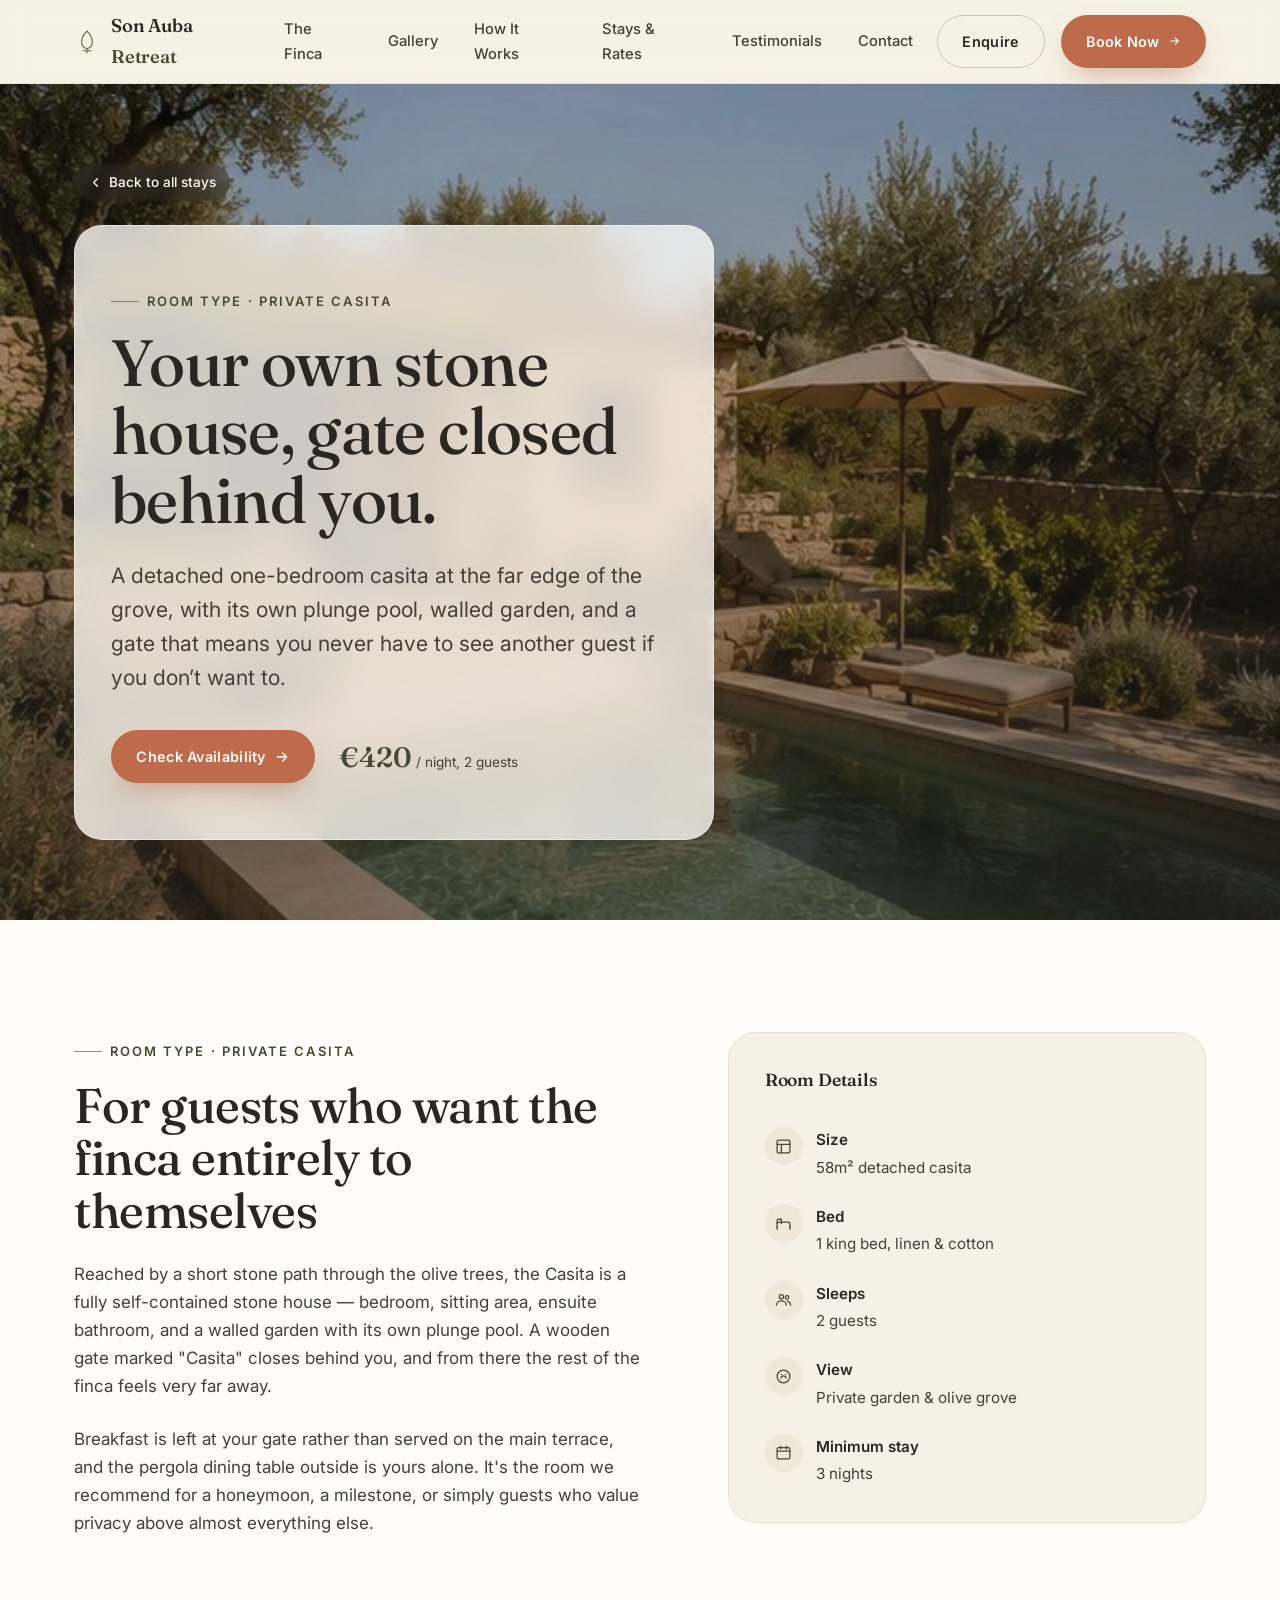
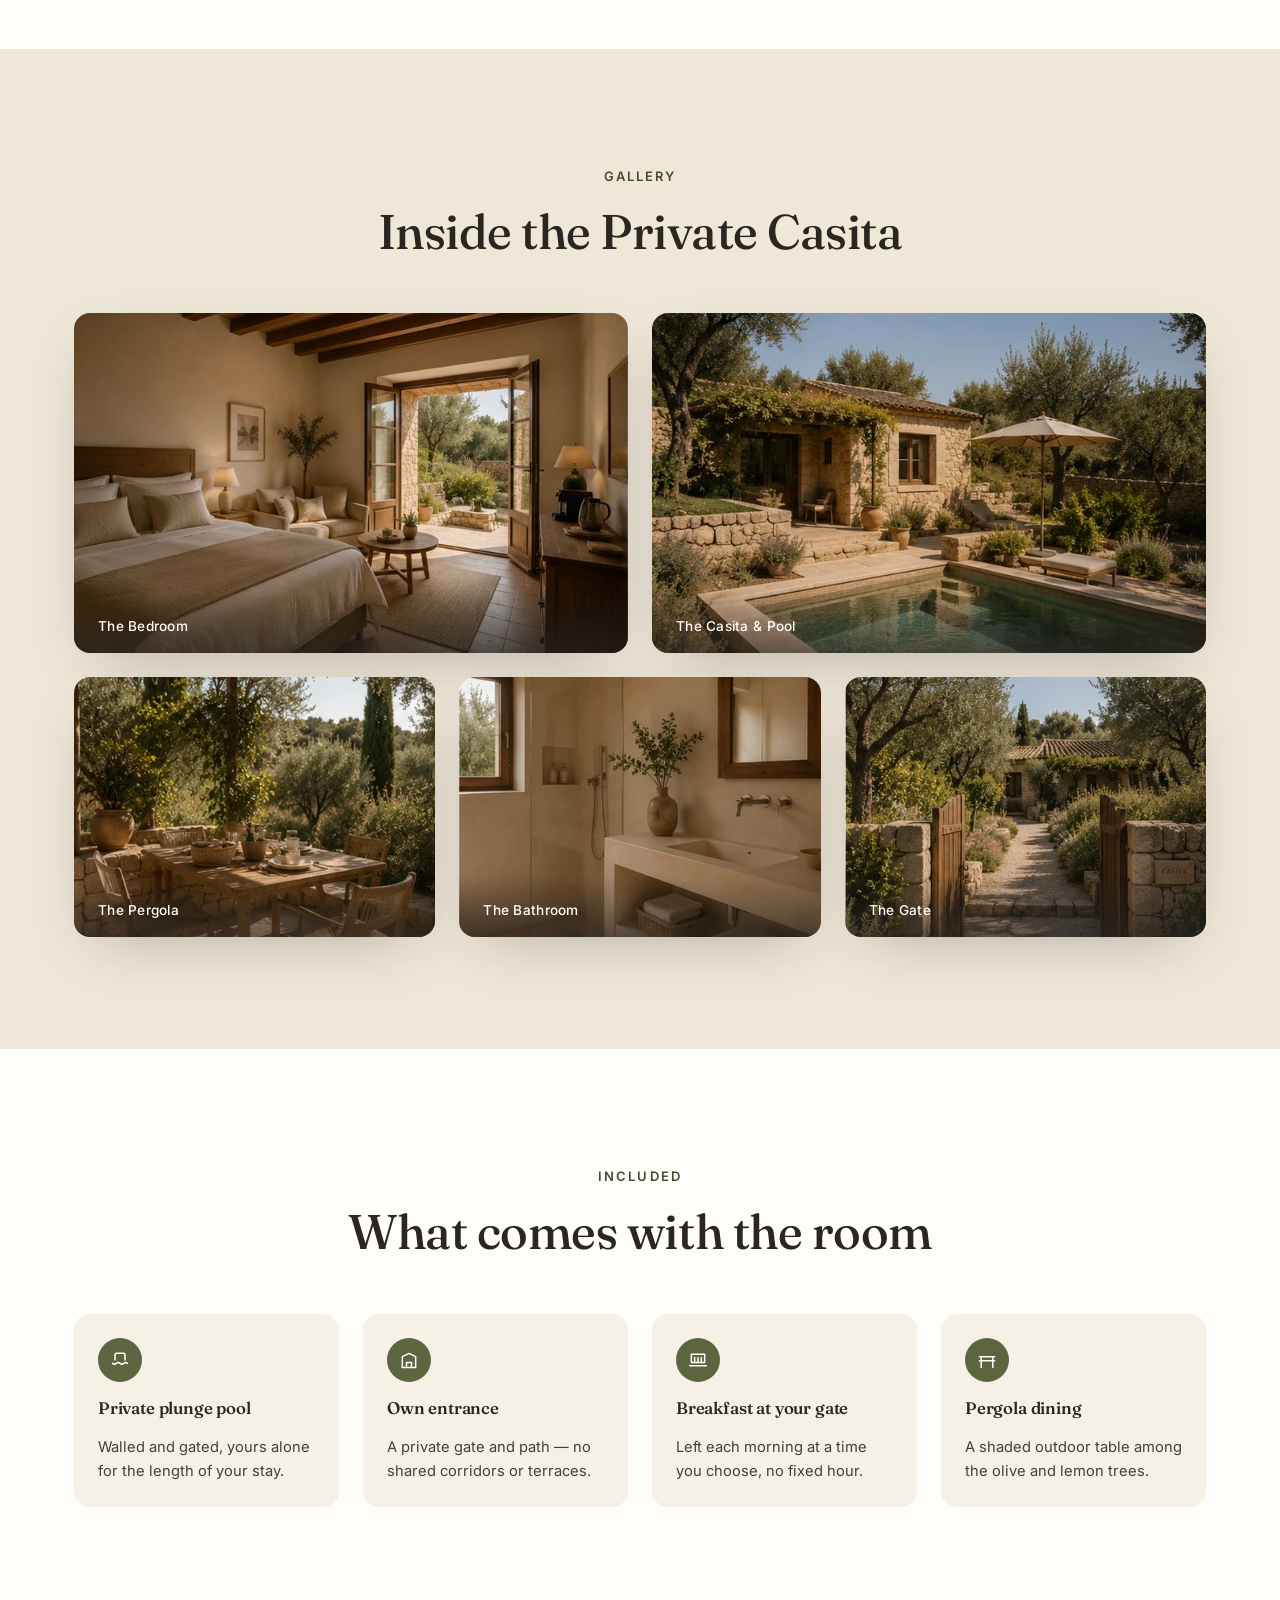
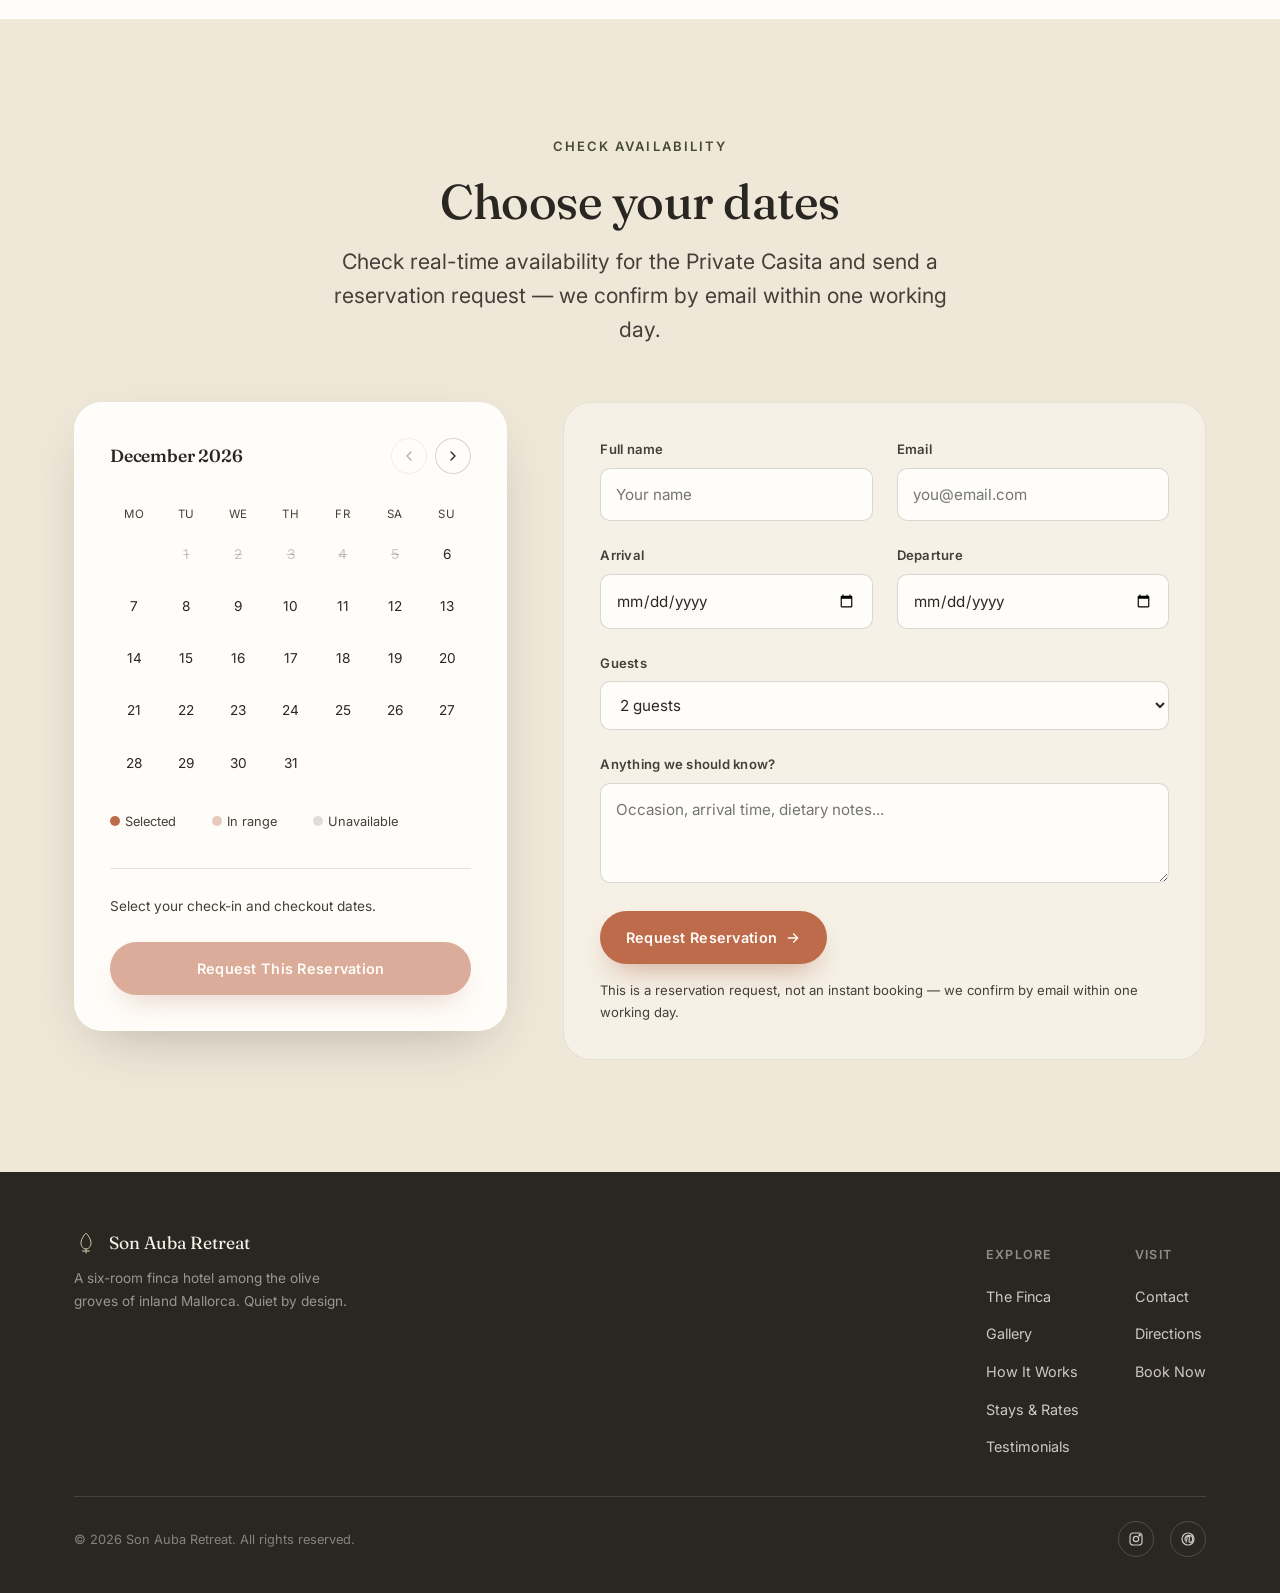
==== room-casita.html @ 684372e0 "Add dedicated room detail pages with photo galleries and booking calendar Replace the "Check Availab" ====
<!DOCTYPE html>
<html lang="en">
<head>
<meta charset="UTF-8">
<meta name="viewport" content="width=device-width, initial-scale=1.0">
<title>Private Casita — Son Auba Retreat</title>
<meta name="description" content="The Private Casita at Son Auba Retreat — a detached one-bedroom stone house with its own pool and gate, from €420 a night.">
<link rel="preconnect" href="https://fonts.googleapis.com">
<link rel="preconnect" href="https://fonts.gstatic.com" crossorigin>
<link href="https://fonts.googleapis.com/css2?family=Fraunces:ital,opsz,wght@0,9..144,340;0,9..144,480;0,9..144,560;1,9..144,460&family=Inter:wght@400;500;600&display=swap" rel="stylesheet">
<style>

  /* ========== Foundations ========== */
  :root{
    --limestone:#EFE7D8;
    --sand:#F6F1E6;
    --olive:#5C6440;
    --olive-deep:#454A31;
    --terracotta:#BE6B4B;
    --terracotta-deep:#A2573B;
    --charcoal:#2A2723;
    --charcoal-soft:#443F38;
    --white:#FFFDF9;

    --space-1: 0.5rem;
    --space-2: 1rem;
    --space-3: 1.5rem;
    --space-4: 2.25rem;
    --space-5: 3.5rem;
    --space-6: 5rem;
    --space-7: 7rem;
    --space-8: 9rem;

    --fs-h1: clamp(2.5rem, 2rem + 2.6vw, 4.25rem);
    --fs-h2: clamp(2rem, 1.6rem + 1.8vw, 3.25rem);
    --fs-h3: clamp(1.3rem, 1.15rem + 0.7vw, 1.75rem);
    --fs-lead: clamp(1.125rem, 1.05rem + 0.35vw, 1.375rem);
    --fs-body: 1.0625rem;
    --fs-small: 0.9rem;
    --fs-eyebrow: 0.8125rem;

    --radius-lg: 28px;
    --radius-md: 16px;
    --radius-sm: 10px;

    --ease: cubic-bezier(.22,.61,.36,1);
    --shadow-soft: 0 20px 60px -25px rgba(42,39,35,.35);
    --shadow-lift: 0 30px 70px -30px rgba(42,39,35,.45);

    --nav-h: 84px;
  }

  *,*::before,*::after{ box-sizing:border-box; }
  html{
    scroll-behavior:smooth;
    scroll-padding-top: calc(var(--nav-h) + 14px);
  }
  body{
    margin:0;
    background:var(--sand);
    color:var(--charcoal);
    font-family:'Inter', -apple-system, BlinkMacSystemFont, sans-serif;
    font-size:var(--fs-body);
    line-height:1.65;
    -webkit-font-smoothing:antialiased;
    text-rendering:optimizeLegibility;
  }
  img,svg{ display:block; max-width:100%; }
  a{ color:inherit; text-decoration:none; }
  ul{ margin:0; padding:0; list-style:none; }
  h1,h2,h3,p{ margin:0; }
  button{ font:inherit; }

  h1,h2,h3,.font-display{
    font-family:'Fraunces', Georgia, serif;
    font-weight:480;
    letter-spacing:-0.01em;
    color:var(--charcoal);
  }
  h1{ font-size:var(--fs-h1); line-height:1.05; font-weight:480; }
  h2{ font-size:var(--fs-h2); line-height:1.08; }
  h3{ font-size:var(--fs-h3); line-height:1.25; font-weight:560; }

  .eyebrow{
    display:inline-flex;
    align-items:center;
    gap:.6em;
    font-size:var(--fs-eyebrow);
    letter-spacing:.16em;
    text-transform:uppercase;
    color:var(--olive-deep);
    font-weight:600;
  }
  .eyebrow::before{
    content:"";
    width:28px;
    height:1px;
    background:currentColor;
    opacity:.6;
  }
  .lead{
    font-size:var(--fs-lead);
    line-height:1.6;
    color:var(--charcoal-soft);
    font-weight:400;
  }

  .wrap{
    width:100%;
    max-width:1180px;
    margin-inline:auto;
    padding-inline: var(--space-3);
  }
  section{ padding-block: var(--space-7); }

  .btn{
    display:inline-flex;
    align-items:center;
    gap:.55em;
    padding: 0.95em 1.7em;
    border-radius: 999px;
    font-size: var(--fs-small);
    font-weight:600;
    letter-spacing:.02em;
    border:1px solid transparent;
    cursor:pointer;
    transition: transform .35s var(--ease), box-shadow .35s var(--ease), background-color .35s var(--ease), color .35s var(--ease), border-color .35s var(--ease);
    white-space:nowrap;
  }
  .btn-primary{
    background: var(--terracotta);
    color: var(--white);
    box-shadow: 0 14px 30px -12px rgba(162,87,59,.55);
  }
  .btn-primary:hover{
    background: var(--terracotta-deep);
    transform: translateY(-2px);
    box-shadow: 0 18px 36px -12px rgba(162,87,59,.6);
  }
  .btn-ghost{
    background: transparent;
    color: var(--charcoal);
    border-color: rgba(42,39,35,.22);
  }
  .btn-ghost:hover{
    border-color: var(--charcoal);
    transform: translateY(-2px);
  }
  .btn:disabled{ opacity:.55; cursor:not-allowed; transform:none !important; }
  .btn svg{ width:16px; height:16px; }

  /* ========== Reveal-on-scroll (progressive enhancement) ========== */
  .js .reveal{
    opacity:0;
    transform: translateY(26px);
    transition: opacity .8s var(--ease), transform .8s var(--ease);
  }
  .js .reveal.in-view{
    opacity:1;
    transform:none;
  }
  .js .reveal-group .reveal:nth-child(1){ transition-delay:.05s; }
  .js .reveal-group .reveal:nth-child(2){ transition-delay:.15s; }
  .js .reveal-group .reveal:nth-child(3){ transition-delay:.25s; }

  @media (prefers-reduced-motion: reduce){
    html{ scroll-behavior:auto; }
    .js .reveal{ opacity:1; transform:none; transition:none; }
  }

  /* ========== Nav ========== */
  .nav{
    position:sticky;
    top:0;
    z-index:100;
    height:var(--nav-h);
    display:flex;
    align-items:center;
    background: rgba(246,241,230,.72);
    backdrop-filter: blur(14px) saturate(140%);
    -webkit-backdrop-filter: blur(14px) saturate(140%);
    border-bottom:1px solid rgba(42,39,35,.08);
  }
  .nav-inner{
    width:100%;
    max-width:1180px;
    margin-inline:auto;
    padding-inline:var(--space-3);
    display:flex;
    align-items:center;
    justify-content:space-between;
    gap: var(--space-3);
  }
  .brand{
    display:flex;
    align-items:center;
    gap:.6em;
    font-family:'Fraunces', serif;
    font-weight:560;
    font-size:1.15rem;
    letter-spacing:-.01em;
    color:var(--charcoal);
  }
  .brand svg{ width:26px; height:26px; color:var(--olive); flex-shrink:0; }
  .brand span em{
    font-style:normal;
    color:var(--olive-deep);
  }
  .nav-links{
    display:flex;
    align-items:center;
    gap: var(--space-4);
  }
  .nav-links a{
    font-size:.92rem;
    font-weight:500;
    color:var(--charcoal-soft);
    position:relative;
    padding-block:.25rem;
    transition: color .3s var(--ease);
  }
  .nav-links a::after{
    content:"";
    position:absolute;
    left:0; right:0; bottom:-2px;
    height:1px;
    background: var(--olive-deep);
    transform:scaleX(0);
    transform-origin:right;
    transition: transform .35s var(--ease);
  }
  .nav-links a:hover{ color:var(--charcoal); }
  .nav-links a:hover::after{ transform:scaleX(1); transform-origin:left; }
  .nav-cta{ display:flex; align-items:center; gap:var(--space-2); }
  .nav-toggle{
    display:none;
    background:none;
    border:none;
    padding:.4rem;
    cursor:pointer;
    color:var(--charcoal);
  }
  .nav-toggle svg{ width:24px; height:24px; }

  @media (max-width: 860px){
    .nav-links{
      position:absolute;
      top:var(--nav-h);
      left:0; right:0;
      background: var(--sand);
      flex-direction:column;
      align-items:flex-start;
      gap:0;
      padding: var(--space-2) var(--space-3) var(--space-3);
      border-bottom:1px solid rgba(42,39,35,.08);
      box-shadow: var(--shadow-soft);
      transform: translateY(-8px);
      opacity:0;
      pointer-events:none;
      transition: opacity .3s var(--ease), transform .3s var(--ease);
    }
    .nav-links a{ padding:.85rem 0; width:100%; border-bottom:1px solid rgba(42,39,35,.06); }
    .nav-links.open{ opacity:1; transform:translateY(0); pointer-events:auto; }
    .nav-toggle{ display:inline-flex; }
    .nav-cta .btn-ghost{ display:none; }
  }

  /* ========== Section headers ========== */
  .section-head{
    max-width:640px;
    margin-bottom: var(--space-5);
  }
  .section-head h2{ margin-top:var(--space-2); }
  .section-head .lead{ margin-top:var(--space-2); }
  .section-head.center{ margin-inline:auto; text-align:center; }
  .section-head.center .eyebrow::before{ display:none; }

  /* ========== Amenities (feature strip) ========== */
  .feature-strip{
    display:grid;
    grid-template-columns: repeat(4, 1fr);
    gap: var(--space-3);
  }
  .feature{
    display:flex;
    flex-direction:column;
    gap: var(--space-2);
    padding: var(--space-3);
    border-radius: var(--radius-md);
    background: var(--sand);
    transition: transform .4s var(--ease), box-shadow .4s var(--ease);
  }
  .feature:hover{ transform: translateY(-4px); box-shadow: var(--shadow-soft); }
  .feature .icon{
    width:44px; height:44px;
    border-radius:50%;
    display:flex; align-items:center; justify-content:center;
    background: var(--olive);
    color: var(--white);
    flex-shrink:0;
  }
  .feature .icon svg{ width:20px; height:20px; }
  .feature h3{ font-size:1.05rem; }
  .feature p{ font-size:.92rem; color:var(--charcoal-soft); }

  /* ========== Gallery grid (reused for room photos) ========== */
  .gallery-grid{
    display:grid;
    grid-template-columns: repeat(6, 1fr);
    grid-template-rows: 340px 260px;
    gap: var(--space-3);
  }
  .gallery-item{
    position:relative;
    overflow:hidden;
    border-radius: var(--radius-md);
    box-shadow: var(--shadow-soft);
  }
  .gallery-item img{
    width:100%;
    height:100%;
    object-fit:cover;
    display:block;
    transition: transform .7s var(--ease);
  }
  .gallery-item:hover img{ transform: scale(1.05); }
  .gallery-caption{
    position:absolute;
    left:0; right:0; bottom:0;
    padding: var(--space-3) var(--space-3) var(--space-2);
    background: linear-gradient(180deg, rgba(42,39,35,0) 0%, rgba(42,39,35,.65) 100%);
    color: var(--white);
    font-size: .85rem;
    font-weight:500;
    letter-spacing:.02em;
  }
  .r-top-a{ grid-column: 1 / 4; grid-row:1; }
  .r-top-b{ grid-column: 4 / 7; grid-row:1; }
  .r-bot-a{ grid-column: 1 / 3; grid-row:2; }
  .r-bot-b{ grid-column: 3 / 5; grid-row:2; }
  .r-bot-c{ grid-column: 5 / 7; grid-row:2; }

  /* ========== Contact-style form / detail list ========== */
  .detail-list{ margin-top: var(--space-4); display:flex; flex-direction:column; gap: var(--space-3); }
  .detail-list li{ display:flex; align-items:flex-start; gap:.85em; font-size:.95rem; }
  .detail-list .icon{
    width:38px; height:38px;
    border-radius:50%;
    background: var(--limestone);
    color: var(--olive-deep);
    display:flex; align-items:center; justify-content:center;
    flex-shrink:0;
  }
  .detail-list .icon svg{ width:17px; height:17px; }
  .detail-list b{ display:block; font-weight:600; margin-bottom:.15rem; }
  .detail-list span{ color:var(--charcoal-soft); }

  .contact-form{
    background: var(--sand);
    border-radius: var(--radius-lg);
    padding: var(--space-4);
    border:1px solid rgba(42,39,35,.08);
  }
  .form-row{ display:grid; grid-template-columns:1fr 1fr; gap: var(--space-3); }
  .field{ margin-bottom: var(--space-3); display:flex; flex-direction:column; gap:.45rem; }
  .field label{ font-size:.82rem; font-weight:600; color:var(--charcoal-soft); letter-spacing:.02em; }
  .field input,
  .field select,
  .field textarea{
    font: inherit;
    font-size:.95rem;
    padding:.85em 1em;
    border-radius: var(--radius-sm);
    border:1px solid rgba(42,39,35,.18);
    background: var(--white);
    color: var(--charcoal);
    transition: border-color .3s var(--ease), box-shadow .3s var(--ease);
  }
  .field input:focus,
  .field select:focus,
  .field textarea:focus{
    outline:none;
    border-color: var(--olive);
    box-shadow: 0 0 0 3px rgba(92,100,64,.18);
  }
  .field textarea{ resize:vertical; min-height:100px; font-family:inherit; }
  .contact-form .btn{ margin-top:.25rem; }
  .form-note{ font-size:.82rem; color:var(--charcoal-soft); margin-top:var(--space-2); }

  /* ========== Footer ========== */
  footer{
    background: var(--charcoal);
    color: rgba(246,241,230,.75);
    padding-block: var(--space-5) var(--space-4);
  }
  .footer-inner{
    display:flex;
    justify-content:space-between;
    align-items:flex-start;
    flex-wrap:wrap;
    gap: var(--space-4);
    padding-bottom: var(--space-4);
    border-bottom:1px solid rgba(246,241,230,.14);
  }
  .footer-brand{
    display:flex; align-items:center; gap:.6em;
    font-family:'Fraunces', serif;
    font-size:1.1rem;
    color: var(--sand);
  }
  .footer-brand svg{ width:24px; height:24px; color:#C9CFAE; }
  .footer-tag{ font-size:.85rem; margin-top:.6rem; max-width:32ch; color:rgba(246,241,230,.55); }
  .footer-links{ display:flex; gap: var(--space-5); flex-wrap:wrap; }
  .footer-col h4{
    font-size:.78rem;
    letter-spacing:.1em;
    text-transform:uppercase;
    color: rgba(246,241,230,.5);
    margin-bottom: var(--space-2);
    font-weight:600;
  }
  .footer-col ul{ display:flex; flex-direction:column; gap:.6rem; }
  .footer-col a{ font-size:.9rem; color: rgba(246,241,230,.8); transition:color .3s var(--ease); }
  .footer-col a:hover{ color: var(--white); }
  .footer-bottom{
    display:flex; justify-content:space-between; align-items:center;
    flex-wrap:wrap; gap: var(--space-2);
    padding-top: var(--space-3);
    font-size:.8rem;
    color: rgba(246,241,230,.45);
  }
  .footer-social{ display:flex; gap: var(--space-2); }
  .footer-social a{
    width:36px; height:36px;
    border-radius:50%;
    border:1px solid rgba(246,241,230,.18);
    display:flex; align-items:center; justify-content:center;
    transition: border-color .3s var(--ease), transform .3s var(--ease);
  }
  .footer-social a:hover{ border-color: rgba(246,241,230,.6); transform: translateY(-2px); }
  .footer-social svg{ width:16px; height:16px; color: rgba(246,241,230,.8); }


  /* ========== Room hero ========== */
  .room-hero{
    position:relative;
    isolation:isolate;
    overflow:hidden;
    min-height: 82vh;
    display:flex;
    align-items:flex-end;
    padding-block: var(--space-6) var(--space-6);
    background:
      linear-gradient(180deg, rgba(42,39,35,.14) 0%, rgba(42,39,35,.5) 100%),
      url('[data-uri]') center 55% / cover no-repeat;
  }
  .breadcrumb{
    position:relative;
    z-index:3;
    display:inline-flex;
    align-items:center;
    gap:.5em;
    font-size:.85rem;
    font-weight:500;
    color: var(--white);
    background: rgba(42,39,35,.35);
    backdrop-filter: blur(8px);
    -webkit-backdrop-filter: blur(8px);
    padding:.55em 1em;
    border-radius:999px;
    margin-bottom: var(--space-3);
    transition: background-color .3s var(--ease), transform .3s var(--ease);
  }
  .breadcrumb:hover{ background: rgba(42,39,35,.55); transform: translateX(-2px); }
  .breadcrumb svg{ width:15px; height:15px; }
  .room-hero-card{
    position:relative;
    z-index:2;
    max-width:640px;
    background: rgba(255,253,249,.78);
    border:1px solid rgba(255,255,255,.5);
    backdrop-filter: blur(18px) saturate(160%);
    -webkit-backdrop-filter: blur(18px) saturate(160%);
    border-radius: var(--radius-lg);
    padding: var(--space-5) var(--space-4);
    box-shadow: var(--shadow-lift);
  }
  .room-hero-card h1{ margin-block: var(--space-2) var(--space-3); }
  .room-hero-row{
    display:flex;
    align-items:center;
    flex-wrap:wrap;
    gap: var(--space-3);
    margin-top: var(--space-4);
  }
  .room-price-tag{
    font-family:'Fraunces', serif;
    color: var(--olive-deep);
  }
  .room-price-tag .num{ font-size:1.75rem; font-weight:560; }
  .room-price-tag .unit{ font-size:.85rem; color:var(--charcoal-soft); font-family:'Inter', sans-serif; }

  /* ========== Overview ========== */
  .room-overview{ background: var(--white); }
  .overview-grid{
    display:grid;
    grid-template-columns: 1.2fr 1fr;
    gap: var(--space-6);
    align-items:start;
  }
  .overview-copy p + p{ margin-top: var(--space-3); }
  .overview-copy p{ color: var(--charcoal-soft); }
  .spec-card{
    background: var(--sand);
    border-radius: var(--radius-lg);
    padding: var(--space-4);
    border: 1px solid rgba(42,39,35,.08);
  }
  .spec-card h3{ font-size:1.1rem; }

  /* ========== Gallery section ========== */
  .room-gallery{ background: var(--limestone); }

  /* ========== Amenities ========== */
  .room-amenities{ background: var(--white); }

  /* ========== Booking ========== */
  .booking{ background: var(--limestone); }
  .booking-grid{
    display:grid;
    grid-template-columns: 1fr 1fr;
    gap: var(--space-5);
    align-items:start;
  }
  .calendar-card{
    background: var(--white);
    border-radius: var(--radius-lg);
    padding: var(--space-4);
    box-shadow: var(--shadow-soft);
  }
  .cal-header{
    display:flex;
    align-items:center;
    justify-content:space-between;
    margin-bottom: var(--space-3);
  }
  .cal-header h3{ font-size:1.1rem; }
  .cal-nav{
    display:flex;
    gap:.5rem;
  }
  .cal-nav button{
    width:36px; height:36px;
    border-radius:50%;
    border:1px solid rgba(42,39,35,.18);
    background: var(--white);
    display:flex; align-items:center; justify-content:center;
    cursor:pointer;
    color: var(--charcoal);
    transition: background-color .3s var(--ease), transform .3s var(--ease);
  }
  .cal-nav button:hover:not(:disabled){ background: var(--limestone); transform: translateY(-1px); }
  .cal-nav button:disabled{ opacity:.35; cursor:not-allowed; }
  .cal-nav svg{ width:16px; height:16px; }
  .cal-weekdays, .cal-days{
    display:grid;
    grid-template-columns: repeat(7, 1fr);
    gap: 4px;
  }
  .cal-weekdays span{
    text-align:center;
    font-size:.72rem;
    letter-spacing:.06em;
    text-transform:uppercase;
    color: var(--charcoal-soft);
    padding-block:.4rem;
  }
  .cal-day{
    aspect-ratio: 1;
    display:flex;
    align-items:center;
    justify-content:center;
    font-size:.85rem;
    border-radius: 10px;
    color: var(--charcoal);
    background: transparent;
    border:none;
    cursor:pointer;
    transition: background-color .25s var(--ease), color .25s var(--ease);
  }
  .cal-day.is-empty{ visibility:hidden; cursor:default; }
  .cal-day.is-disabled{ color: rgba(42,39,35,.25); cursor:not-allowed; text-decoration: line-through; }
  .cal-day.is-available:hover{ background: var(--limestone); }
  .cal-day.is-selected{ background: var(--terracotta); color: var(--white); font-weight:600; }
  .cal-day.is-in-range{ background: rgba(190,107,75,.18); }
  .cal-legend{
    display:flex;
    gap: var(--space-4);
    margin-top: var(--space-3);
    font-size:.8rem;
    color: var(--charcoal-soft);
  }
  .cal-legend span{ display:inline-flex; align-items:center; gap:.4em; }
  .cal-legend i{ width:10px; height:10px; border-radius:50%; display:inline-block; }
  .cal-summary{
    margin-top: var(--space-4);
    padding-top: var(--space-3);
    border-top: 1px solid rgba(42,39,35,.12);
    display:flex;
    align-items:center;
    justify-content:space-between;
    flex-wrap:wrap;
    gap: var(--space-2);
  }
  .cal-summary-text{ font-size:.95rem; }
  .cal-summary-text b{ display:block; font-family:'Fraunces', serif; font-size:1.15rem; font-weight:560; color:var(--olive-deep); }
  .cal-summary-text span{ color: var(--charcoal-soft); font-size:.85rem; }


  @media (max-width: 980px){
    .overview-grid{ grid-template-columns:1fr; gap: var(--space-4); }
    .feature-strip{ grid-template-columns: 1fr 1fr; }
    .gallery-grid{ grid-template-columns: 1fr 1fr; grid-template-rows: 240px 240px 240px; }
    .r-top-a{ grid-column:1/2; grid-row:1; }
    .r-top-b{ grid-column:2/3; grid-row:1; }
    .r-bot-a{ grid-column:1/2; grid-row:2; }
    .r-bot-b{ grid-column:2/3; grid-row:2; }
    .r-bot-c{ grid-column:1/3; grid-row:3; }
    .booking-grid{ grid-template-columns:1fr; gap: var(--space-4); }
    .form-row{ grid-template-columns:1fr; }
  }
  @media (max-width: 640px){
    :root{ --nav-h:72px; }
    .nav-inner{ gap: var(--space-2); }
    .brand{ font-size:.95rem; white-space:nowrap; }
    .brand span{ white-space:nowrap; }
    .nav-cta{ gap:.6rem; }
    .nav-cta .btn-primary{ padding:.75em 1.05em; font-size:.82rem; }
    .nav-cta .btn-primary svg{ display:none; }
    section{ padding-block: var(--space-6); }
    .room-hero{ min-height:76vh; padding-block: var(--space-5); }
    .room-hero-card{ padding: var(--space-4) var(--space-3); }
    .feature-strip{ grid-template-columns:1fr; }
    .gallery-grid{ grid-template-columns:1fr; grid-template-rows:none; }
    .r-top-a, .r-top-b, .r-bot-a, .r-bot-b, .r-bot-c{ grid-column:1; grid-row:auto; height:260px; }
    .footer-inner{ flex-direction:column; }
    .footer-links{ gap: var(--space-4); }
  }
</style>
</head>
<body>

<a class="visually-hidden-focusable" href="#main" style="position:absolute; left:-999px; top:0; background:var(--olive); color:#fff; padding:.75rem 1.25rem; z-index:1000;" onfocus="this.style.left='1rem'; this.style.top='1rem';" onblur="this.style.left='-999px';">Skip to content</a>

<header class="nav">
  <div class="nav-inner">
    <a class="brand" href="index.html" aria-label="Son Auba Retreat, home">
      <svg viewBox="0 0 48 48" fill="none" xmlns="http://www.w3.org/2000/svg" aria-hidden="true">
        <path d="M24 4C24 4 14 14 14 24C14 30.6274 18.4772 36 24 36C29.5228 36 34 30.6274 34 24C34 14 24 4 24 4Z" stroke="currentColor" stroke-width="2"/>
        <path d="M24 36V44" stroke="currentColor" stroke-width="2" stroke-linecap="round"/>
        <path d="M17 40H31" stroke="currentColor" stroke-width="2" stroke-linecap="round"/>
      </svg>
      <span>Son Auba <em>Retreat</em></span>
    </a>
    <nav class="nav-links" id="navLinks">
      <a href="index.html#finca">The Finca</a>
      <a href="index.html#gallery">Gallery</a>
      <a href="index.html#how">How It Works</a>
      <a href="index.html#stays">Stays &amp; Rates</a>
      <a href="index.html#testimonials">Testimonials</a>
      <a href="index.html#contact">Contact</a>
    </nav>
    <div class="nav-cta">
      <a href="index.html#contact" class="btn btn-ghost">Enquire</a>
      <a href="#book" class="btn btn-primary">
        Book Now
        <svg viewBox="0 0 24 24" fill="none" stroke="currentColor" stroke-width="2" stroke-linecap="round" aria-hidden="true"><path d="M5 12h14M13 6l6 6-6 6"/></svg>
      </a>
      <button class="nav-toggle" id="navToggle" aria-label="Toggle menu" aria-expanded="false" aria-controls="navLinks">
        <svg viewBox="0 0 24 24" fill="none" stroke="currentColor" stroke-width="2" stroke-linecap="round"><path d="M4 7h16M4 12h16M4 17h16"/></svg>
      </button>
    </div>
  </div>
</header>

<main id="main">

  <!-- ROOM HERO -->
  <section class="room-hero" id="top">
    <div class="wrap">
      <a href="index.html#stays" class="breadcrumb">
        <svg viewBox="0 0 24 24" fill="none" stroke="currentColor" stroke-width="2" stroke-linecap="round" stroke-linejoin="round"><path d="M15 18l-6-6 6-6"/></svg>
        Back to all stays
      </a>
      <div class="room-hero-card reveal">
        <span class="eyebrow">Room Type · Private Casita</span>
        <h1>Your own stone house, gate closed behind you.</h1>
        <p class="lead">A detached one-bedroom casita at the far edge of the grove, with its own plunge pool, walled garden, and a gate that means you never have to see another guest if you don’t want to.</p>
        <div class="room-hero-row">
          <a href="#book" class="btn btn-primary">
            Check Availability
            <svg viewBox="0 0 24 24" fill="none" stroke="currentColor" stroke-width="2" stroke-linecap="round" aria-hidden="true"><path d="M5 12h14M13 6l6 6-6 6"/></svg>
          </a>
          <div class="room-price-tag"><span class="num">€420</span><span class="unit"> / night, 2 guests</span></div>
        </div>
      </div>
    </div>
  </section>

  <!-- OVERVIEW -->
  <section class="room-overview">
    <div class="wrap">
      <div class="overview-grid">
        <div class="overview-copy reveal">
          <span class="eyebrow">Room Type · Private Casita</span>
          <h2 style="margin-top:var(--space-2);">For guests who want the finca entirely to themselves</h2>
          <div style="margin-top:var(--space-3);">
            <p>Reached by a short stone path through the olive trees, the Casita is a fully self-contained stone house — bedroom, sitting area, ensuite bathroom, and a walled garden with its own plunge pool. A wooden gate marked "Casita" closes behind you, and from there the rest of the finca feels very far away.</p>
            <p>Breakfast is left at your gate rather than served on the main terrace, and the pergola dining table outside is yours alone. It's the room we recommend for a honeymoon, a milestone, or simply guests who value privacy above almost everything else.</p>
          </div>
        </div>
        <div class="spec-card reveal">
          <h3>Room Details</h3>
          <ul class="detail-list">
            <li>
              <span class="icon"><svg viewBox="0 0 24 24" fill="none" stroke="currentColor" stroke-width="1.8" stroke-linecap="round" stroke-linejoin="round"><rect x="3" y="3" width="18" height="18" rx="2"/><path d="M3 9h18M9 21V9"/></svg></span>
              <div><b>Size</b><span>58m² detached casita</span></div>
            </li>
            <li>
              <span class="icon"><svg viewBox="0 0 24 24" fill="none" stroke="currentColor" stroke-width="1.8" stroke-linecap="round" stroke-linejoin="round"><path d="M3 18v-6a2 2 0 0 1 2-2h14a2 2 0 0 1 2 2v6"/><path d="M3 18v2M21 18v2M3 12V8a2 2 0 0 1 2-2h4v6"/></svg></span>
              <div><b>Bed</b><span>1 king bed, linen &amp; cotton</span></div>
            </li>
            <li>
              <span class="icon"><svg viewBox="0 0 24 24" fill="none" stroke="currentColor" stroke-width="1.8" stroke-linecap="round" stroke-linejoin="round"><circle cx="9" cy="8" r="3"/><path d="M2 20c0-3.3 3.1-6 7-6s7 2.7 7 6"/><circle cx="17" cy="9" r="2.5"/><path d="M22 20c0-2.6-2-4.8-4.8-5.6"/></svg></span>
              <div><b>Sleeps</b><span>2 guests</span></div>
            </li>
            <li>
              <span class="icon"><svg viewBox="0 0 24 24" fill="none" stroke="currentColor" stroke-width="1.8" stroke-linecap="round" stroke-linejoin="round"><circle cx="12" cy="12" r="9"/><path d="M8 14s1.5-3 4-3 4 3 4 3M9 9h.01M15 9h.01"/></svg></span>
              <div><b>View</b><span>Private garden &amp; olive grove</span></div>
            </li>
            <li>
              <span class="icon"><svg viewBox="0 0 24 24" fill="none" stroke="currentColor" stroke-width="1.8" stroke-linecap="round" stroke-linejoin="round"><rect x="3" y="5" width="18" height="16" rx="2"/><path d="M16 3v4M8 3v4M3 10h18"/></svg></span>
              <div><b>Minimum stay</b><span>3 nights</span></div>
            </li>
          </ul>
        </div>
      </div>
    </div>
  </section>

  <!-- GALLERY -->
  <section class="room-gallery" id="photos">
    <div class="wrap">
      <div class="section-head center reveal">
        <span class="eyebrow">Gallery</span>
        <h2>Inside the Private Casita</h2>
      </div>
      <div class="gallery-grid reveal-group">
        <div class="gallery-item r-top-a reveal">
          <img src="[data-uri]" alt="Casita bedroom with beamed ceiling and doors open to the garden">
          <span class="gallery-caption">The Bedroom</span>
        </div>
        <div class="gallery-item r-top-b reveal">
          <img src="[data-uri]" alt="Exterior of the stone casita with its private plunge pool and pergola">
          <span class="gallery-caption">The Casita &amp; Pool</span>
        </div>
        <div class="gallery-item r-bot-a reveal">
          <img src="[data-uri]" alt="Pergola-shaded dining table set among olive and lemon trees">
          <span class="gallery-caption">The Pergola</span>
        </div>
        <div class="gallery-item r-bot-b reveal">
          <img src="[data-uri]" alt="Casita ensuite bathroom with stone vanity and walk-in shower">
          <span class="gallery-caption">The Bathroom</span>
        </div>
        <div class="gallery-item r-bot-c reveal">
          <img src="[data-uri]" alt="Wooden gate marked Casita opening onto the stone path through the grove">
          <span class="gallery-caption">The Gate</span>
        </div>
      </div>
    </div>
  </section>

  <!-- AMENITIES -->
  <section class="room-amenities">
    <div class="wrap">
      <div class="section-head center reveal">
        <span class="eyebrow">Included</span>
        <h2>What comes with the room</h2>
      </div>
      <div class="feature-strip reveal-group">
        <div class="feature reveal">
          <span class="icon"><svg viewBox="0 0 24 24" fill="none" stroke="currentColor" stroke-width="1.8" stroke-linecap="round" stroke-linejoin="round"><path d="M3 16c1.5 1.3 3 1.3 4.5 0s3-1.3 4.5 0 3 1.3 4.5 0 3-1.3 4.5 0"/><path d="M6 12V6a2 2 0 0 1 2-2h8a2 2 0 0 1 2 2v6"/></svg></span>
          <h3>Private plunge pool</h3>
          <p>Walled and gated, yours alone for the length of your stay.</p>
        </div>
        <div class="feature reveal">
          <span class="icon"><svg viewBox="0 0 24 24" fill="none" stroke="currentColor" stroke-width="1.8" stroke-linecap="round" stroke-linejoin="round"><path d="M4 21V8l8-4 8 4v13"/><path d="M4 21h16M9 21v-6h6v6"/></svg></span>
          <h3>Own entrance</h3>
          <p>A private gate and path — no shared corridors or terraces.</p>
        </div>
        <div class="feature reveal">
          <span class="icon"><svg viewBox="0 0 24 24" fill="none" stroke="currentColor" stroke-width="1.8" stroke-linecap="round" stroke-linejoin="round"><path d="M4 5h16v10H4z"/><path d="M2 19h20"/><path d="M8 15V9M12 15V9M16 15V9"/></svg></span>
          <h3>Breakfast at your gate</h3>
          <p>Left each morning at a time you choose, no fixed hour.</p>
        </div>
        <div class="feature reveal">
          <span class="icon"><svg viewBox="0 0 24 24" fill="none" stroke="currentColor" stroke-width="1.8" stroke-linecap="round" stroke-linejoin="round"><path d="M3 8h18M5 8v13M19 8v13M3 13h18"/></svg></span>
          <h3>Pergola dining</h3>
          <p>A shaded outdoor table among the olive and lemon trees.</p>
        </div>
      </div>
    </div>
  </section>

  <!-- BOOKING -->
  <section class="booking" id="book">
    <div class="wrap">
      <div class="section-head center reveal">
        <span class="eyebrow">Check Availability</span>
        <h2>Choose your dates</h2>
        <p class="lead">Check real-time availability for the Private Casita and send a reservation request — we confirm by email within one working day.</p>
      </div>
      <div class="booking-grid">
        <div class="calendar-card reveal">
          <div class="cal-header">
            <h3 id="calMonthLabel">Month Year</h3>
            <div class="cal-nav">
              <button type="button" id="calPrev" aria-label="Previous month">
                <svg viewBox="0 0 24 24" fill="none" stroke="currentColor" stroke-width="2" stroke-linecap="round" stroke-linejoin="round"><path d="M15 18l-6-6 6-6"/></svg>
              </button>
              <button type="button" id="calNext" aria-label="Next month">
                <svg viewBox="0 0 24 24" fill="none" stroke="currentColor" stroke-width="2" stroke-linecap="round" stroke-linejoin="round"><path d="M9 18l6-6-6-6"/></svg>
              </button>
            </div>
          </div>
          <div class="cal-weekdays">
            <span>Mo</span><span>Tu</span><span>We</span><span>Th</span><span>Fr</span><span>Sa</span><span>Su</span>
          </div>
          <div class="cal-days" id="calDays"></div>
          <div class="cal-legend">
            <span><i style="background:var(--terracotta);"></i> Selected</span>
            <span><i style="background:rgba(190,107,75,.35);"></i> In range</span>
            <span><i style="background:rgba(42,39,35,.15);"></i> Unavailable</span>
          </div>
          <div class="cal-summary" id="calSummary"></div>
          <button type="button" class="btn btn-primary" id="requestBtn" style="width:100%; justify-content:center; margin-top:var(--space-3);" disabled>Request This Reservation</button>
        </div>

        <form class="contact-form reveal" id="bookingForm">
          <div class="form-row">
            <div class="field">
              <label for="name">Full name</label>
              <input type="text" id="name" name="name" placeholder="Your name" required>
            </div>
            <div class="field">
              <label for="email">Email</label>
              <input type="email" id="email" name="email" placeholder="you@email.com" required>
            </div>
          </div>
          <div class="form-row">
            <div class="field">
              <label for="arrival">Arrival</label>
              <input type="date" id="arrival" name="arrival">
            </div>
            <div class="field">
              <label for="departure">Departure</label>
              <input type="date" id="departure" name="departure">
            </div>
          </div>
          <div class="field">
            <label for="guests">Guests</label>
            <select id="guests" name="guests">
              <option>1 guest</option>
              <option selected>2 guests</option>
            </select>
          </div>
          <div class="field">
            <label for="message">Anything we should know?</label>
            <textarea id="message" name="message" placeholder="Occasion, arrival time, dietary notes..."></textarea>
          </div>
          <button type="submit" class="btn btn-primary">
            Request Reservation
            <svg viewBox="0 0 24 24" fill="none" stroke="currentColor" stroke-width="2" stroke-linecap="round" aria-hidden="true"><path d="M5 12h14M13 6l6 6-6 6"/></svg>
          </button>
          <p class="form-note">This is a reservation request, not an instant booking — we confirm by email within one working day.</p>
        </form>
      </div>
    </div>
  </section>

</main>

<footer>
  <div class="wrap">
    <div class="footer-inner">
      <div>
        <div class="footer-brand">
          <svg viewBox="0 0 48 48" fill="none" xmlns="http://www.w3.org/2000/svg" aria-hidden="true">
            <path d="M24 4C24 4 14 14 14 24C14 30.6274 18.4772 36 24 36C29.5228 36 34 30.6274 34 24C34 14 24 4 24 4Z" stroke="currentColor" stroke-width="2"/>
            <path d="M24 36V44" stroke="currentColor" stroke-width="2" stroke-linecap="round"/>
            <path d="M17 40H31" stroke="currentColor" stroke-width="2" stroke-linecap="round"/>
          </svg>
          Son Auba Retreat
        </div>
        <p class="footer-tag">A six-room finca hotel among the olive groves of inland Mallorca. Quiet by design.</p>
      </div>
      <div class="footer-links">
        <div class="footer-col">
          <h4>Explore</h4>
          <ul>
            <li><a href="index.html#finca">The Finca</a></li>
            <li><a href="index.html#gallery">Gallery</a></li>
            <li><a href="index.html#how">How It Works</a></li>
            <li><a href="index.html#stays">Stays &amp; Rates</a></li>
            <li><a href="index.html#testimonials">Testimonials</a></li>
          </ul>
        </div>
        <div class="footer-col">
          <h4>Visit</h4>
          <ul>
            <li><a href="index.html#contact">Contact</a></li>
            <li><a href="index.html#contact">Directions</a></li>
            <li><a href="#book">Book Now</a></li>
          </ul>
        </div>
      </div>
    </div>
    <div class="footer-bottom">
      <span>© 2026 Son Auba Retreat. All rights reserved.</span>
      <div class="footer-social">
        <a href="#" aria-label="Instagram"><svg viewBox="0 0 24 24" fill="none" stroke="currentColor" stroke-width="1.8"><rect x="3" y="3" width="18" height="18" rx="5"/><circle cx="12" cy="12" r="4"/><circle cx="17.5" cy="6.5" r="1"/></svg></a>
        <a href="#" aria-label="Pinterest"><svg viewBox="0 0 24 24" fill="none" stroke="currentColor" stroke-width="1.8"><circle cx="12" cy="12" r="9"/><path d="M9 17c1-3 1.5-5 1.5-7a2 2 0 1 1 4 0c0 1.5-1 3.5-1 5 0 1 .5 2 1.8 2 2.2 0 3.7-2.5 3.7-5.5 0-2.8-2-5-5.5-5-3.8 0-6 2.7-6 5.5 0 1 .3 1.7.8 2.3"/></svg></a>
      </div>
    </div>
  </div>
</footer>

<script>
  (function(){
    document.documentElement.classList.add('js');

    var toggle = document.getElementById('navToggle');
    var links = document.getElementById('navLinks');
    if (toggle && links) {
      toggle.addEventListener('click', function(){
        var open = links.classList.toggle('open');
        toggle.setAttribute('aria-expanded', open ? 'true' : 'false');
      });
      links.querySelectorAll('a').forEach(function(a){
        a.addEventListener('click', function(){
          links.classList.remove('open');
          toggle.setAttribute('aria-expanded', 'false');
        });
      });
    }

    var form = document.getElementById('bookingForm');
    if (form) {
      form.addEventListener('submit', function(e){
        e.preventDefault();
        var btn = form.querySelector('button[type="submit"]');
        if (btn) { btn.textContent = 'Request Sent — Gracias'; btn.disabled = true; }
      });
    }

    if ('IntersectionObserver' in window) {
      var io = new IntersectionObserver(function(entries){
        entries.forEach(function(entry){
          if (entry.isIntersecting) {
            entry.target.classList.add('in-view');
            io.unobserve(entry.target);
          }
        });
      }, { threshold: 0.15, rootMargin: '0px 0px -60px 0px' });
      document.querySelectorAll('.reveal').forEach(function(el){ io.observe(el); });
    } else {
      document.querySelectorAll('.reveal').forEach(function(el){ el.classList.add('in-view'); });
    }

    /* ---- Booking calendar ---- */
    var RATE = 420;
    var MIN_NIGHTS = 3;
    var ROOM_LABEL = 'Your own stone house, gate closed behind you.';
    var BLOCKED = ['2026-07-14', '2026-07-15', '2026-07-16', '2026-08-01', '2026-08-15', '2026-08-16', '2026-08-17'];

    var today = new Date(); today.setHours(0,0,0,0);
    var view = new Date(today.getFullYear(), today.getMonth(), 1);
    var checkIn = null, checkOut = null;

    var monthLabel = document.getElementById('calMonthLabel');
    var daysEl = document.getElementById('calDays');
    var prevBtn = document.getElementById('calPrev');
    var nextBtn = document.getElementById('calNext');
    var summaryEl = document.getElementById('calSummary');
    var arrivalInput = document.getElementById('arrival');
    var departureInput = document.getElementById('departure');
    var requestBtn = document.getElementById('requestBtn');

    function iso(d){ return d.getFullYear() + '-' + String(d.getMonth()+1).padStart(2,'0') + '-' + String(d.getDate()).padStart(2,'0'); }
    function fmt(d){ return d.toLocaleDateString('en-GB', { day:'numeric', month:'short', year:'numeric' }); }
    function isBlocked(d){ return BLOCKED.indexOf(iso(d)) !== -1; }
    function isPast(d){ return d < today; }

    function render(){
      if (!daysEl) return;
      var y = view.getFullYear(), m = view.getMonth();
      monthLabel.textContent = view.toLocaleDateString('en-GB', { month:'long', year:'numeric' });
      prevBtn.disabled = (y === today.getFullYear() && m === today.getMonth());

      var firstDay = new Date(y, m, 1);
      var startOffset = (firstDay.getDay() + 6) % 7; // Monday-first
      var daysInMonth = new Date(y, m+1, 0).getDate();

      daysEl.innerHTML = '';
      for (var i=0; i<startOffset; i++){
        var empty = document.createElement('span');
        empty.className = 'cal-day is-empty';
        daysEl.appendChild(empty);
      }
      for (var d=1; d<=daysInMonth; d++){
        var date = new Date(y, m, d);
        var btn = document.createElement('button');
        btn.type = 'button';
        btn.textContent = d;
        var disabled = isPast(date) || isBlocked(date);
        var cls = 'cal-day ' + (disabled ? 'is-disabled' : 'is-available');
        if (checkIn && date.getTime() === checkIn.getTime()) cls += ' is-selected';
        if (checkOut && date.getTime() === checkOut.getTime()) cls += ' is-selected';
        if (checkIn && checkOut && date > checkIn && date < checkOut) cls += ' is-in-range';
        btn.className = cls;
        if (disabled) { btn.disabled = true; }
        else {
          btn.addEventListener('click', function(dt){
            return function(){ pick(dt); };
          }(date));
        }
        daysEl.appendChild(btn);
      }
    }

    function pick(date){
      if (!checkIn || (checkIn && checkOut)) {
        checkIn = date; checkOut = null;
      } else if (date <= checkIn) {
        checkIn = date; checkOut = null;
      } else {
        checkOut = date;
      }
      updateSummary();
      render();
    }

    function updateSummary(){
      if (!summaryEl) return;
      if (checkIn && checkOut) {
        var nights = Math.round((checkOut - checkIn) / 86400000);
        if (nights < MIN_NIGHTS) {
          summaryEl.innerHTML = '<div class="cal-summary-text"><span>Minimum stay is ' + MIN_NIGHTS + ' nights — pick a later checkout.</span></div>';
          requestBtn.disabled = true;
        } else {
          var total = nights * RATE;
          summaryEl.innerHTML = '<div class="cal-summary-text"><b>' + fmt(checkIn) + ' — ' + fmt(checkOut) + '</b><span>' + nights + ' night' + (nights>1?'s':'') + ' · €' + total.toLocaleString() + ' total</span></div>';
          requestBtn.disabled = false;
          if (arrivalInput) arrivalInput.value = iso(checkIn);
          if (departureInput) departureInput.value = iso(checkOut);
        }
      } else if (checkIn) {
        summaryEl.innerHTML = '<div class="cal-summary-text"><span>Check-in ' + fmt(checkIn) + ' — choose a checkout date.</span></div>';
        requestBtn.disabled = true;
      } else {
        summaryEl.innerHTML = '<div class="cal-summary-text"><span>Select your check-in and checkout dates.</span></div>';
        requestBtn.disabled = true;
      }
    }

    if (prevBtn) prevBtn.addEventListener('click', function(){ view.setMonth(view.getMonth()-1); render(); });
    if (nextBtn) nextBtn.addEventListener('click', function(){ view.setMonth(view.getMonth()+1); render(); });
    if (requestBtn) requestBtn.addEventListener('click', function(){
      document.getElementById('bookingForm').scrollIntoView({ behavior:'smooth', block:'center' });
    });

    render();
    updateSummary();
  })();
</script>

</body>
</html>
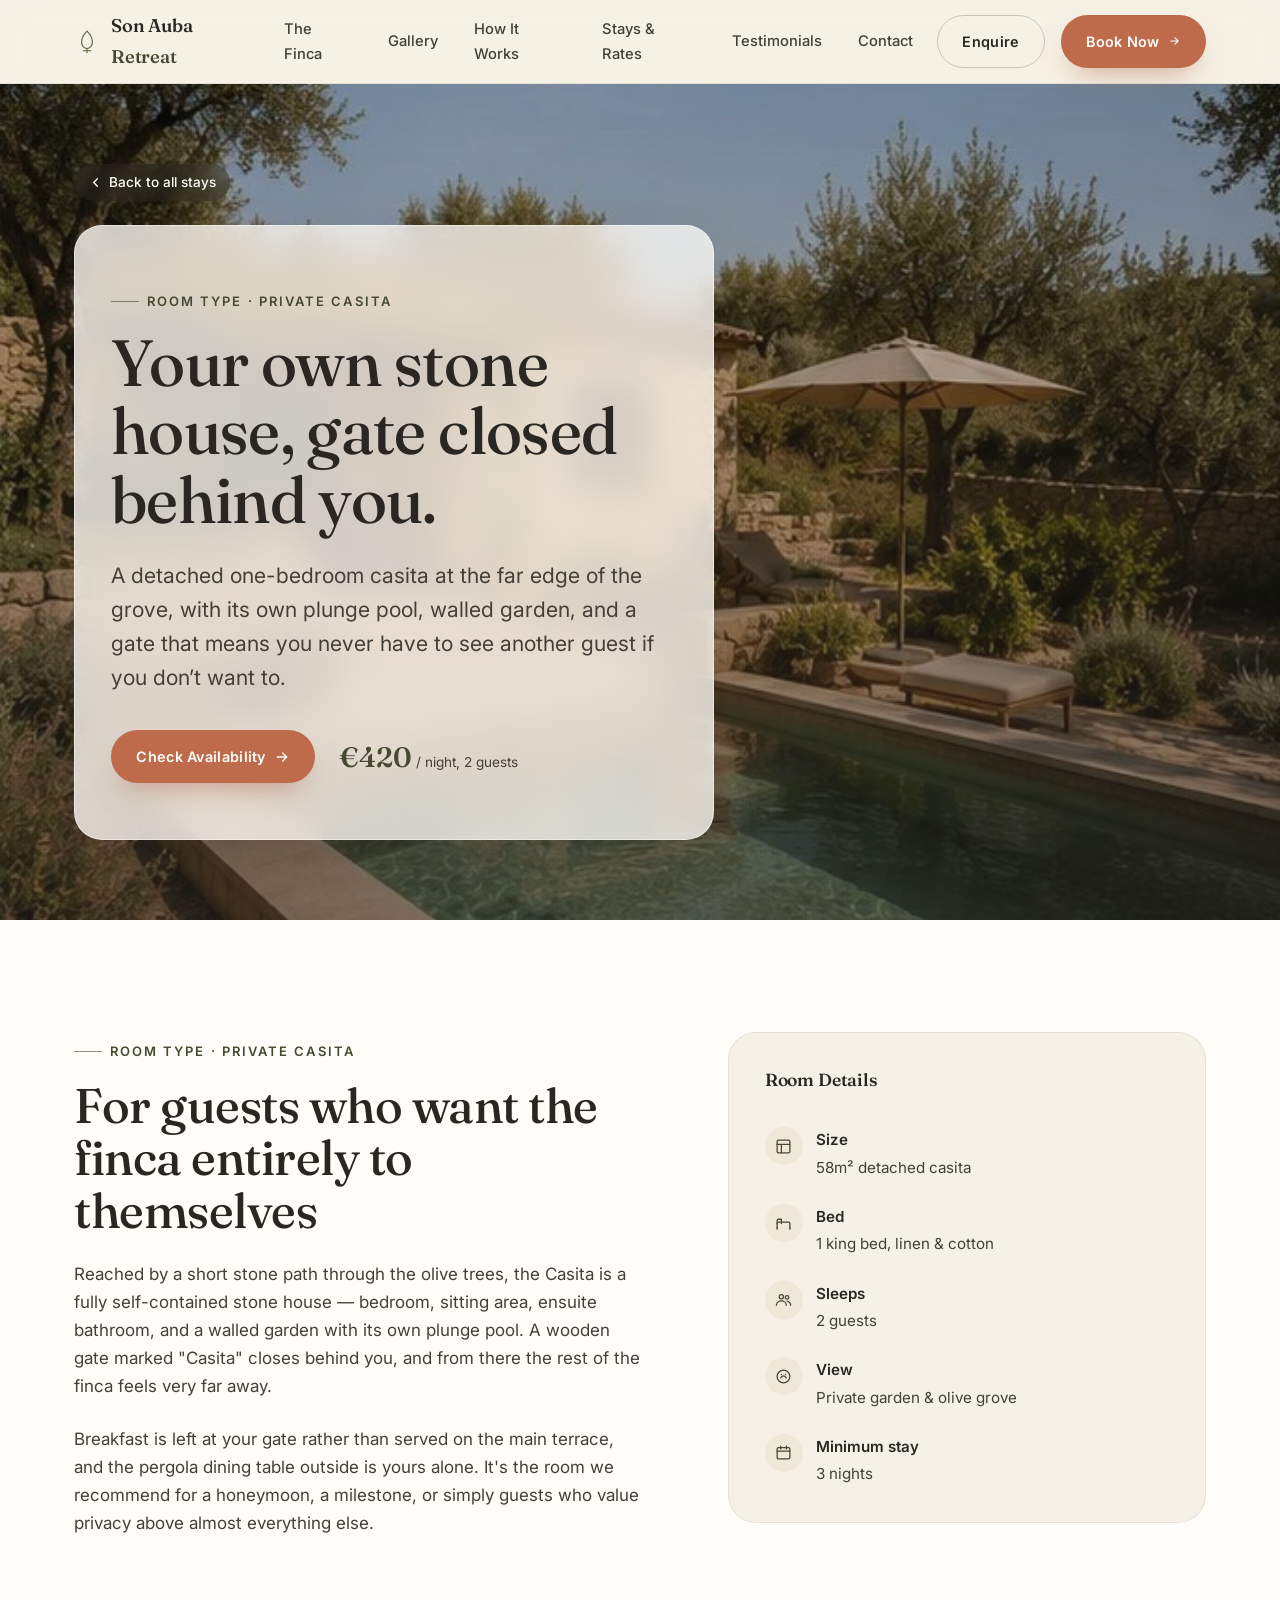
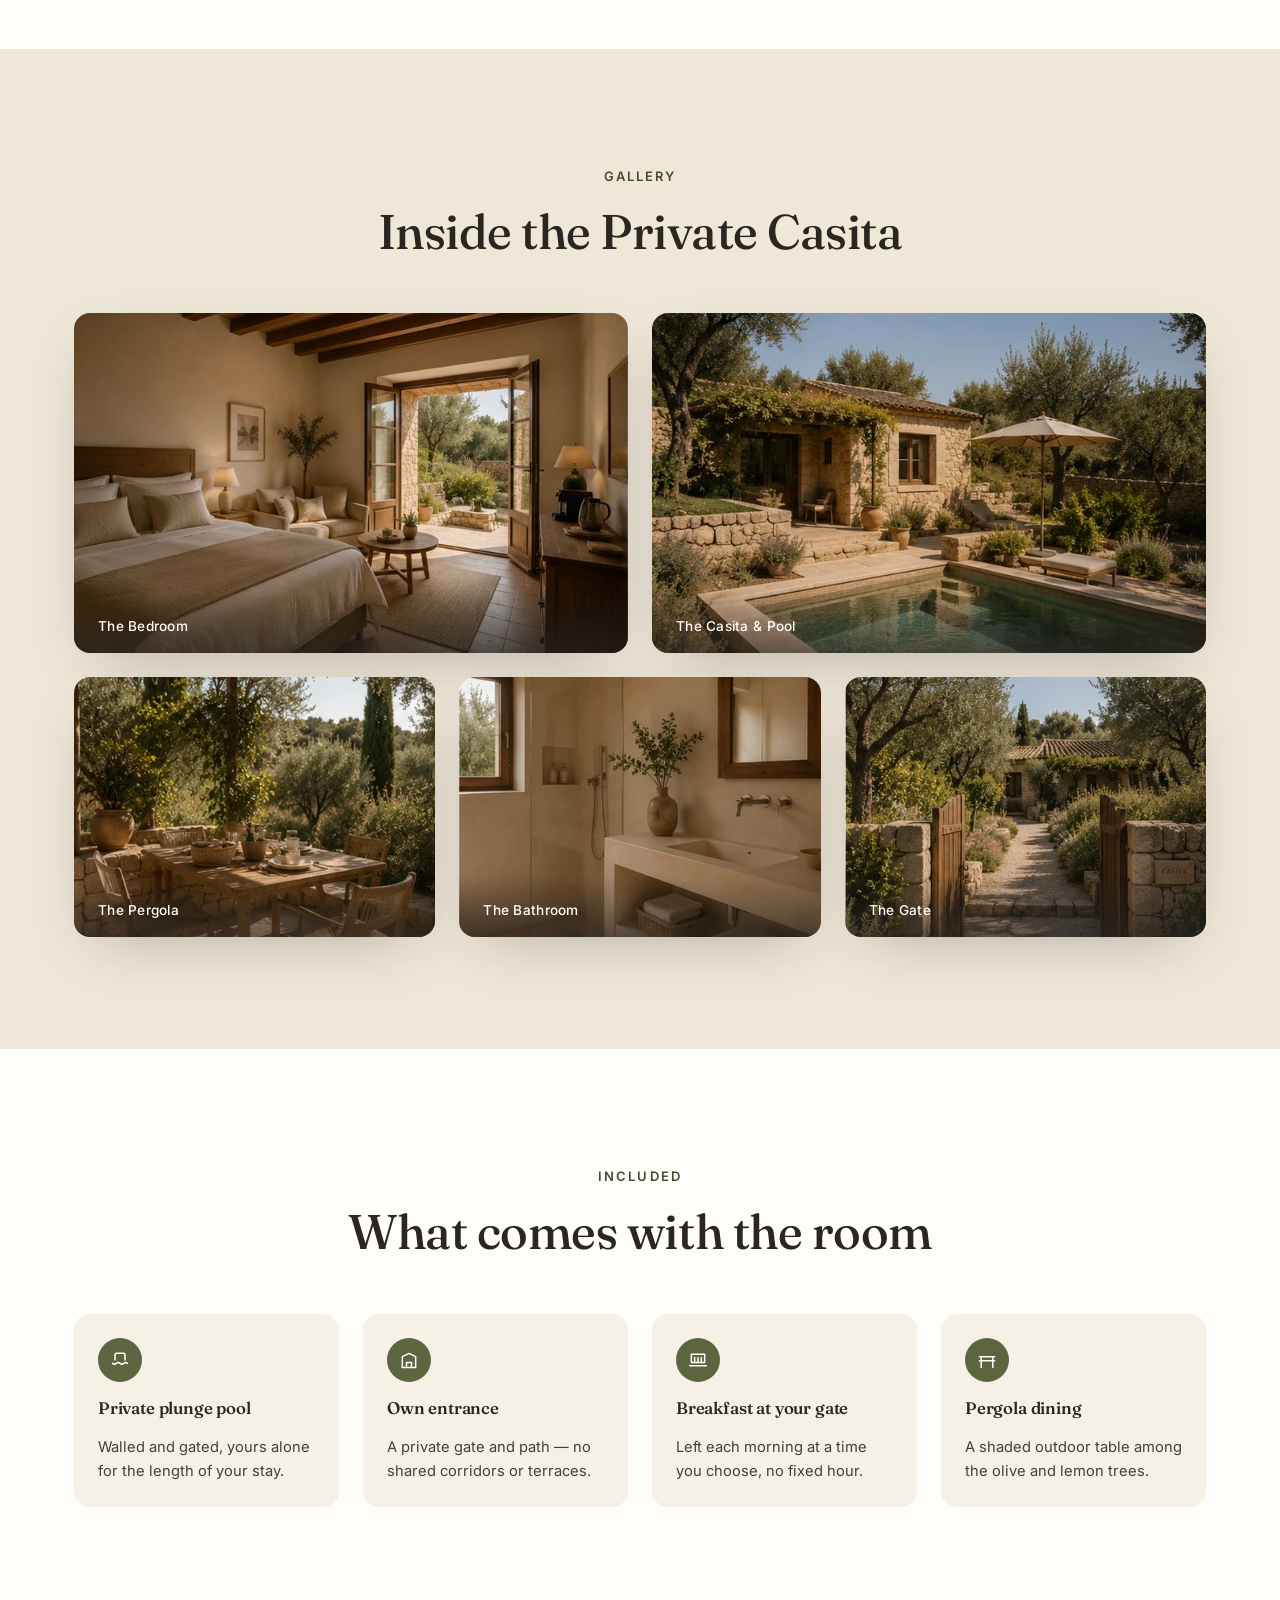
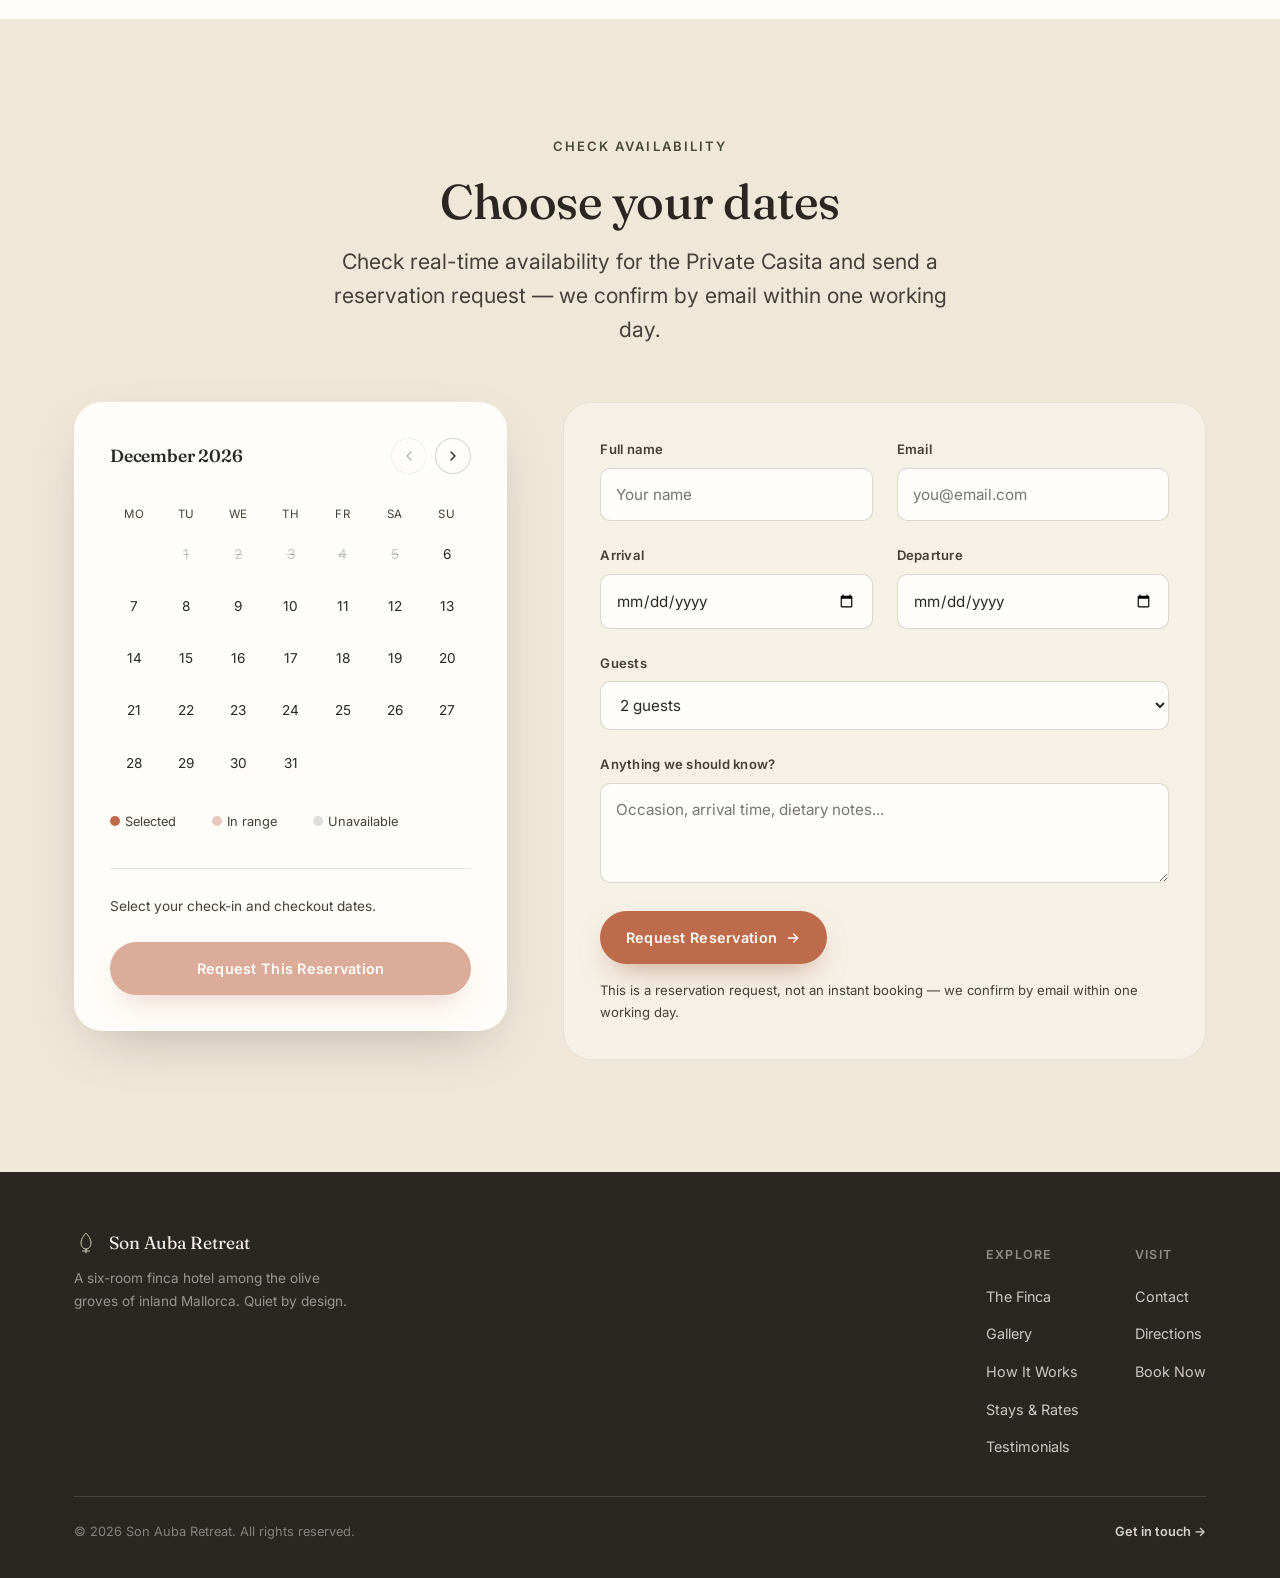
==== commit f89d3975: "Remove dead footer social links, replace with working contact link The Instagram/Pinterest icons in " ====
--- a/room-casita.html
+++ b/room-casita.html
@@ -429,16 +429,12 @@
     font-size:.8rem;
     color: rgba(246,241,230,.45);
   }
-  .footer-social{ display:flex; gap: var(--space-2); }
-  .footer-social a{
-    width:36px; height:36px;
-    border-radius:50%;
-    border:1px solid rgba(246,241,230,.18);
-    display:flex; align-items:center; justify-content:center;
-    transition: border-color .3s var(--ease), transform .3s var(--ease);
-  }
-  .footer-social a:hover{ border-color: rgba(246,241,230,.6); transform: translateY(-2px); }
-  .footer-social svg{ width:16px; height:16px; color: rgba(246,241,230,.8); }
+  .footer-contact-link{
+    font-weight:600;
+    color: rgba(246,241,230,.85);
+    transition: color .3s var(--ease);
+  }
+  .footer-contact-link:hover{ color: var(--white); }
 
 
   /* ========== Room hero ========== */
@@ -927,10 +923,7 @@
     </div>
     <div class="footer-bottom">
       <span>© 2026 Son Auba Retreat. All rights reserved.</span>
-      <div class="footer-social">
-        <a href="#" aria-label="Instagram"><svg viewBox="0 0 24 24" fill="none" stroke="currentColor" stroke-width="1.8"><rect x="3" y="3" width="18" height="18" rx="5"/><circle cx="12" cy="12" r="4"/><circle cx="17.5" cy="6.5" r="1"/></svg></a>
-        <a href="#" aria-label="Pinterest"><svg viewBox="0 0 24 24" fill="none" stroke="currentColor" stroke-width="1.8"><circle cx="12" cy="12" r="9"/><path d="M9 17c1-3 1.5-5 1.5-7a2 2 0 1 1 4 0c0 1.5-1 3.5-1 5 0 1 .5 2 1.8 2 2.2 0 3.7-2.5 3.7-5.5 0-2.8-2-5-5.5-5-3.8 0-6 2.7-6 5.5 0 1 .3 1.7.8 2.3"/></svg></a>
-      </div>
+      <a href="index.html#contact" class="footer-contact-link">Get in touch →</a>
     </div>
   </div>
 </footer>
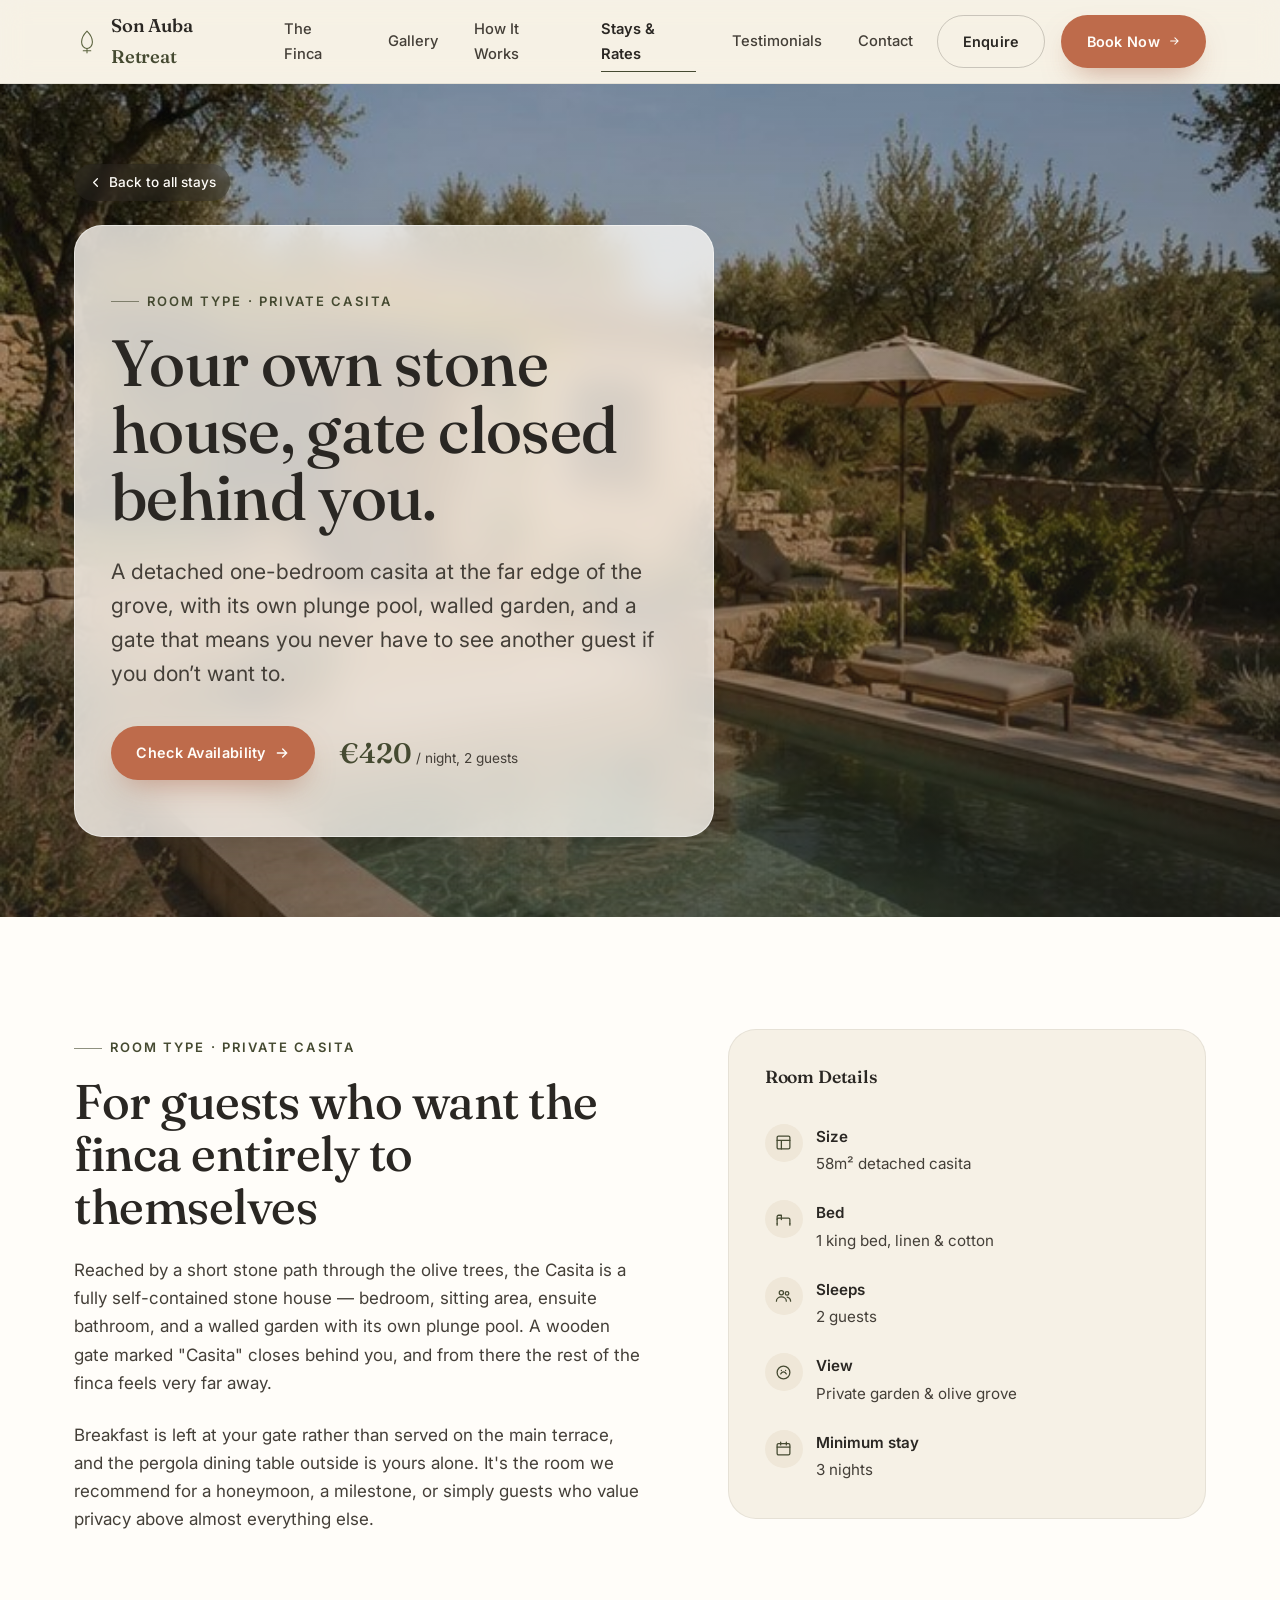
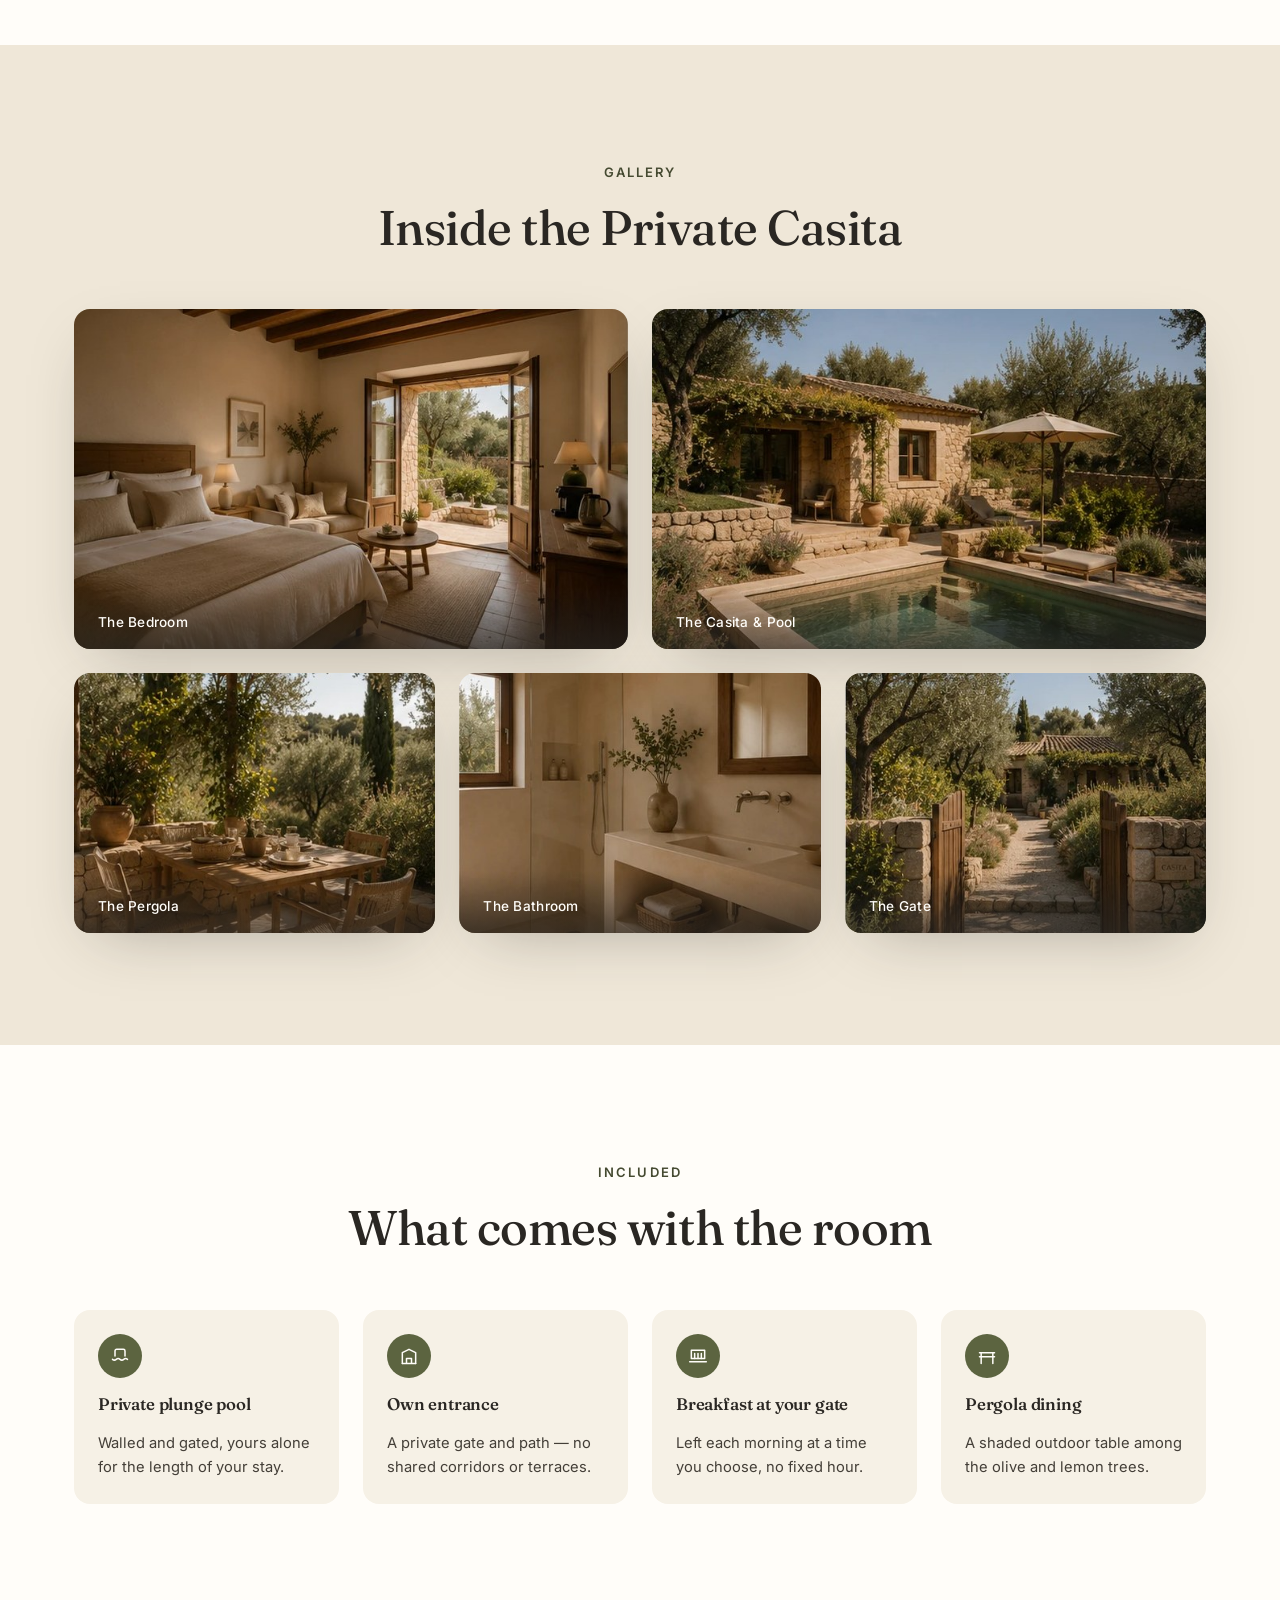
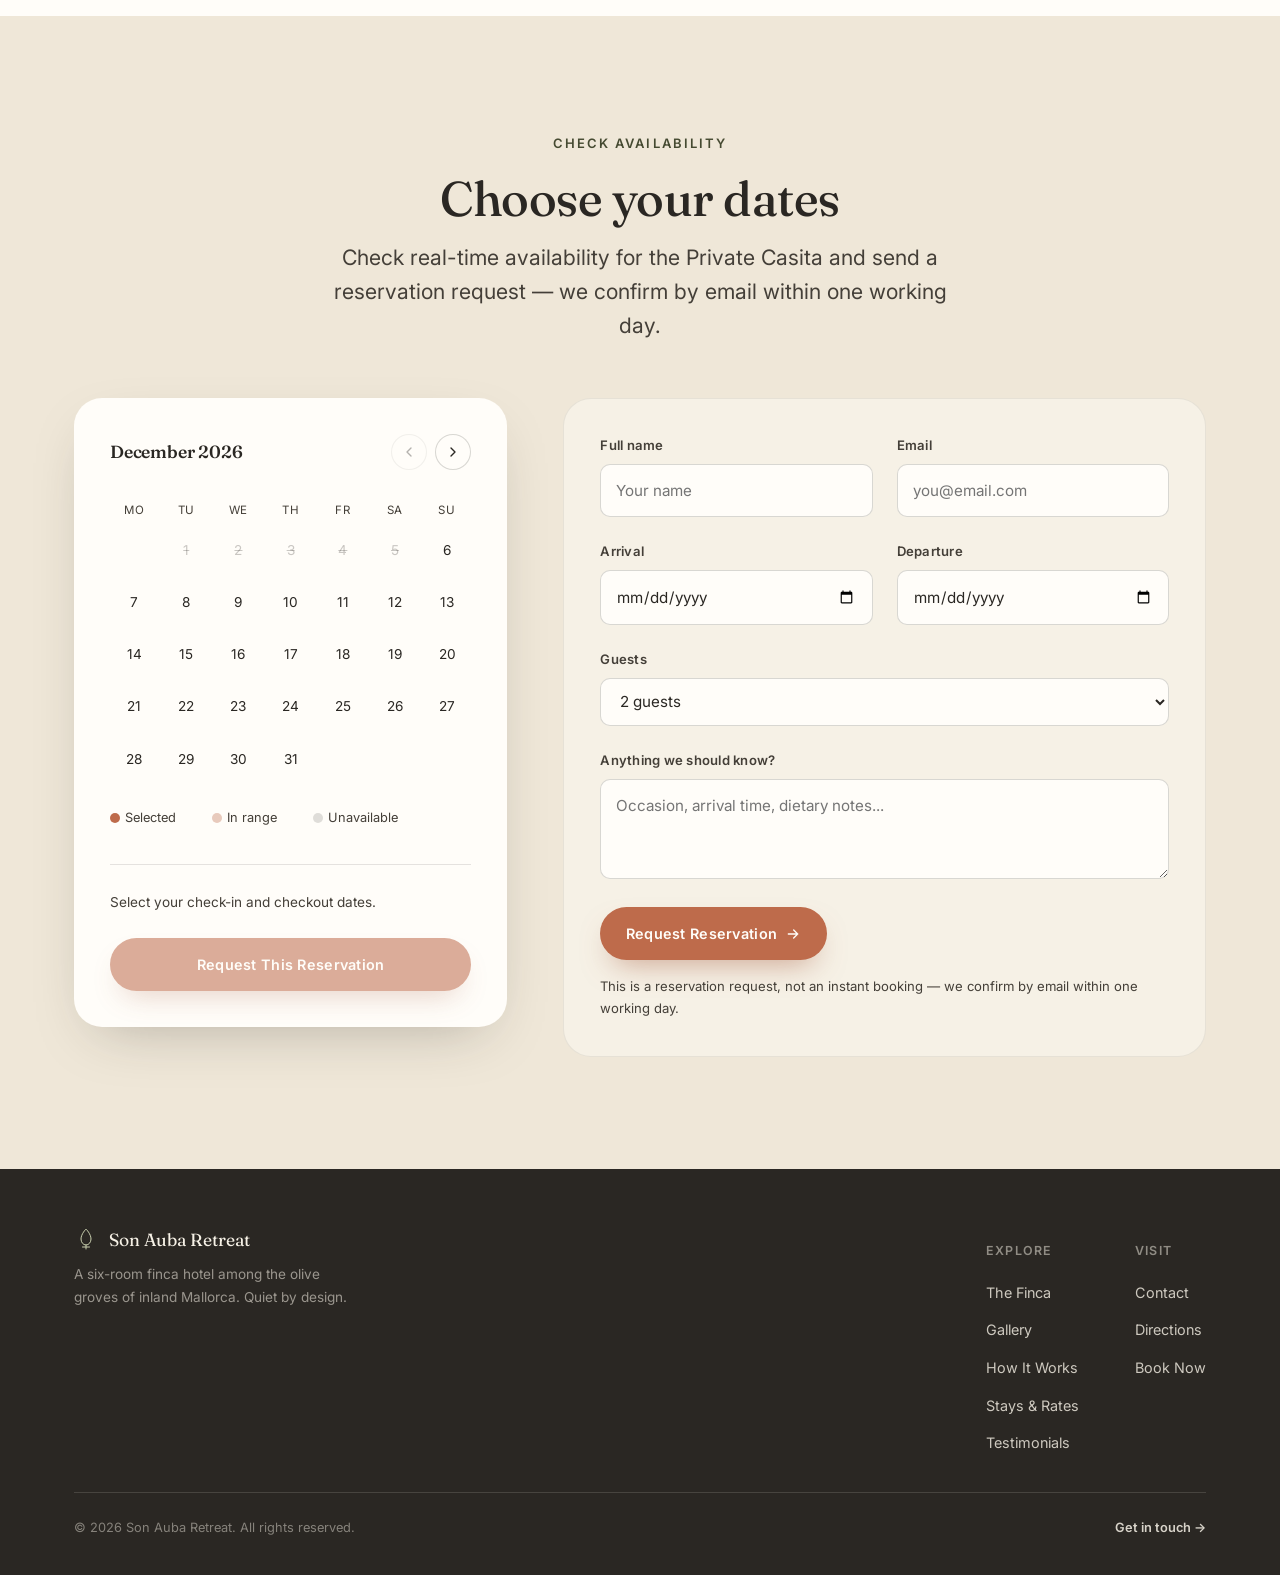
==== commit 3eff8b4a: "Merge all 4 pages into one connected app with a shared design system Fase 2 of the codebase audit/in" ====
--- a/room-casita.html
+++ b/room-casita.html
@@ -8,643 +8,9 @@
 <link rel="preconnect" href="https://fonts.googleapis.com">
 <link rel="preconnect" href="https://fonts.gstatic.com" crossorigin>
 <link href="https://fonts.googleapis.com/css2?family=Fraunces:ital,opsz,wght@0,9..144,340;0,9..144,480;0,9..144,560;1,9..144,460&family=Inter:wght@400;500;600&display=swap" rel="stylesheet">
-<style>
-
-  /* ========== Foundations ========== */
-  :root{
-    --limestone:#EFE7D8;
-    --sand:#F6F1E6;
-    --olive:#5C6440;
-    --olive-deep:#454A31;
-    --terracotta:#BE6B4B;
-    --terracotta-deep:#A2573B;
-    --charcoal:#2A2723;
-    --charcoal-soft:#443F38;
-    --white:#FFFDF9;
-
-    --space-1: 0.5rem;
-    --space-2: 1rem;
-    --space-3: 1.5rem;
-    --space-4: 2.25rem;
-    --space-5: 3.5rem;
-    --space-6: 5rem;
-    --space-7: 7rem;
-    --space-8: 9rem;
-
-    --fs-h1: clamp(2.5rem, 2rem + 2.6vw, 4.25rem);
-    --fs-h2: clamp(2rem, 1.6rem + 1.8vw, 3.25rem);
-    --fs-h3: clamp(1.3rem, 1.15rem + 0.7vw, 1.75rem);
-    --fs-lead: clamp(1.125rem, 1.05rem + 0.35vw, 1.375rem);
-    --fs-body: 1.0625rem;
-    --fs-small: 0.9rem;
-    --fs-eyebrow: 0.8125rem;
-
-    --radius-lg: 28px;
-    --radius-md: 16px;
-    --radius-sm: 10px;
-
-    --ease: cubic-bezier(.22,.61,.36,1);
-    --shadow-soft: 0 20px 60px -25px rgba(42,39,35,.35);
-    --shadow-lift: 0 30px 70px -30px rgba(42,39,35,.45);
-
-    --nav-h: 84px;
-  }
-
-  *,*::before,*::after{ box-sizing:border-box; }
-  html{
-    scroll-behavior:smooth;
-    scroll-padding-top: calc(var(--nav-h) + 14px);
-  }
-  body{
-    margin:0;
-    background:var(--sand);
-    color:var(--charcoal);
-    font-family:'Inter', -apple-system, BlinkMacSystemFont, sans-serif;
-    font-size:var(--fs-body);
-    line-height:1.65;
-    -webkit-font-smoothing:antialiased;
-    text-rendering:optimizeLegibility;
-  }
-  img,svg{ display:block; max-width:100%; }
-  a{ color:inherit; text-decoration:none; }
-  ul{ margin:0; padding:0; list-style:none; }
-  h1,h2,h3,p{ margin:0; }
-  button{ font:inherit; }
-
-  h1,h2,h3,.font-display{
-    font-family:'Fraunces', Georgia, serif;
-    font-weight:480;
-    letter-spacing:-0.01em;
-    color:var(--charcoal);
-  }
-  h1{ font-size:var(--fs-h1); line-height:1.05; font-weight:480; }
-  h2{ font-size:var(--fs-h2); line-height:1.08; }
-  h3{ font-size:var(--fs-h3); line-height:1.25; font-weight:560; }
-
-  .eyebrow{
-    display:inline-flex;
-    align-items:center;
-    gap:.6em;
-    font-size:var(--fs-eyebrow);
-    letter-spacing:.16em;
-    text-transform:uppercase;
-    color:var(--olive-deep);
-    font-weight:600;
-  }
-  .eyebrow::before{
-    content:"";
-    width:28px;
-    height:1px;
-    background:currentColor;
-    opacity:.6;
-  }
-  .lead{
-    font-size:var(--fs-lead);
-    line-height:1.6;
-    color:var(--charcoal-soft);
-    font-weight:400;
-  }
-
-  .wrap{
-    width:100%;
-    max-width:1180px;
-    margin-inline:auto;
-    padding-inline: var(--space-3);
-  }
-  section{ padding-block: var(--space-7); }
-
-  .btn{
-    display:inline-flex;
-    align-items:center;
-    gap:.55em;
-    padding: 0.95em 1.7em;
-    border-radius: 999px;
-    font-size: var(--fs-small);
-    font-weight:600;
-    letter-spacing:.02em;
-    border:1px solid transparent;
-    cursor:pointer;
-    transition: transform .35s var(--ease), box-shadow .35s var(--ease), background-color .35s var(--ease), color .35s var(--ease), border-color .35s var(--ease);
-    white-space:nowrap;
-  }
-  .btn-primary{
-    background: var(--terracotta);
-    color: var(--white);
-    box-shadow: 0 14px 30px -12px rgba(162,87,59,.55);
-  }
-  .btn-primary:hover{
-    background: var(--terracotta-deep);
-    transform: translateY(-2px);
-    box-shadow: 0 18px 36px -12px rgba(162,87,59,.6);
-  }
-  .btn-ghost{
-    background: transparent;
-    color: var(--charcoal);
-    border-color: rgba(42,39,35,.22);
-  }
-  .btn-ghost:hover{
-    border-color: var(--charcoal);
-    transform: translateY(-2px);
-  }
-  .btn:disabled{ opacity:.55; cursor:not-allowed; transform:none !important; }
-  .btn svg{ width:16px; height:16px; }
-
-  /* ========== Reveal-on-scroll (progressive enhancement) ========== */
-  .js .reveal{
-    opacity:0;
-    transform: translateY(26px);
-    transition: opacity .8s var(--ease), transform .8s var(--ease);
-  }
-  .js .reveal.in-view{
-    opacity:1;
-    transform:none;
-  }
-  .js .reveal-group .reveal:nth-child(1){ transition-delay:.05s; }
-  .js .reveal-group .reveal:nth-child(2){ transition-delay:.15s; }
-  .js .reveal-group .reveal:nth-child(3){ transition-delay:.25s; }
-
-  @media (prefers-reduced-motion: reduce){
-    html{ scroll-behavior:auto; }
-    .js .reveal{ opacity:1; transform:none; transition:none; }
-  }
-
-  /* ========== Nav ========== */
-  .nav{
-    position:sticky;
-    top:0;
-    z-index:100;
-    height:var(--nav-h);
-    display:flex;
-    align-items:center;
-    background: rgba(246,241,230,.72);
-    backdrop-filter: blur(14px) saturate(140%);
-    -webkit-backdrop-filter: blur(14px) saturate(140%);
-    border-bottom:1px solid rgba(42,39,35,.08);
-  }
-  .nav-inner{
-    width:100%;
-    max-width:1180px;
-    margin-inline:auto;
-    padding-inline:var(--space-3);
-    display:flex;
-    align-items:center;
-    justify-content:space-between;
-    gap: var(--space-3);
-  }
-  .brand{
-    display:flex;
-    align-items:center;
-    gap:.6em;
-    font-family:'Fraunces', serif;
-    font-weight:560;
-    font-size:1.15rem;
-    letter-spacing:-.01em;
-    color:var(--charcoal);
-  }
-  .brand svg{ width:26px; height:26px; color:var(--olive); flex-shrink:0; }
-  .brand span em{
-    font-style:normal;
-    color:var(--olive-deep);
-  }
-  .nav-links{
-    display:flex;
-    align-items:center;
-    gap: var(--space-4);
-  }
-  .nav-links a{
-    font-size:.92rem;
-    font-weight:500;
-    color:var(--charcoal-soft);
-    position:relative;
-    padding-block:.25rem;
-    transition: color .3s var(--ease);
-  }
-  .nav-links a::after{
-    content:"";
-    position:absolute;
-    left:0; right:0; bottom:-2px;
-    height:1px;
-    background: var(--olive-deep);
-    transform:scaleX(0);
-    transform-origin:right;
-    transition: transform .35s var(--ease);
-  }
-  .nav-links a:hover{ color:var(--charcoal); }
-  .nav-links a:hover::after{ transform:scaleX(1); transform-origin:left; }
-  .nav-cta{ display:flex; align-items:center; gap:var(--space-2); }
-  .nav-toggle{
-    display:none;
-    background:none;
-    border:none;
-    padding:.4rem;
-    cursor:pointer;
-    color:var(--charcoal);
-  }
-  .nav-toggle svg{ width:24px; height:24px; }
-
-  @media (max-width: 860px){
-    .nav-links{
-      position:absolute;
-      top:var(--nav-h);
-      left:0; right:0;
-      background: var(--sand);
-      flex-direction:column;
-      align-items:flex-start;
-      gap:0;
-      padding: var(--space-2) var(--space-3) var(--space-3);
-      border-bottom:1px solid rgba(42,39,35,.08);
-      box-shadow: var(--shadow-soft);
-      transform: translateY(-8px);
-      opacity:0;
-      pointer-events:none;
-      transition: opacity .3s var(--ease), transform .3s var(--ease);
-    }
-    .nav-links a{ padding:.85rem 0; width:100%; border-bottom:1px solid rgba(42,39,35,.06); }
-    .nav-links.open{ opacity:1; transform:translateY(0); pointer-events:auto; }
-    .nav-toggle{ display:inline-flex; }
-    .nav-cta .btn-ghost{ display:none; }
-  }
-
-  /* ========== Section headers ========== */
-  .section-head{
-    max-width:640px;
-    margin-bottom: var(--space-5);
-  }
-  .section-head h2{ margin-top:var(--space-2); }
-  .section-head .lead{ margin-top:var(--space-2); }
-  .section-head.center{ margin-inline:auto; text-align:center; }
-  .section-head.center .eyebrow::before{ display:none; }
-
-  /* ========== Amenities (feature strip) ========== */
-  .feature-strip{
-    display:grid;
-    grid-template-columns: repeat(4, 1fr);
-    gap: var(--space-3);
-  }
-  .feature{
-    display:flex;
-    flex-direction:column;
-    gap: var(--space-2);
-    padding: var(--space-3);
-    border-radius: var(--radius-md);
-    background: var(--sand);
-    transition: transform .4s var(--ease), box-shadow .4s var(--ease);
-  }
-  .feature:hover{ transform: translateY(-4px); box-shadow: var(--shadow-soft); }
-  .feature .icon{
-    width:44px; height:44px;
-    border-radius:50%;
-    display:flex; align-items:center; justify-content:center;
-    background: var(--olive);
-    color: var(--white);
-    flex-shrink:0;
-  }
-  .feature .icon svg{ width:20px; height:20px; }
-  .feature h3{ font-size:1.05rem; }
-  .feature p{ font-size:.92rem; color:var(--charcoal-soft); }
-
-  /* ========== Gallery grid (reused for room photos) ========== */
-  .gallery-grid{
-    display:grid;
-    grid-template-columns: repeat(6, 1fr);
-    grid-template-rows: 340px 260px;
-    gap: var(--space-3);
-  }
-  .gallery-item{
-    position:relative;
-    overflow:hidden;
-    border-radius: var(--radius-md);
-    box-shadow: var(--shadow-soft);
-  }
-  .gallery-item img{
-    width:100%;
-    height:100%;
-    object-fit:cover;
-    display:block;
-    transition: transform .7s var(--ease);
-  }
-  .gallery-item:hover img{ transform: scale(1.05); }
-  .gallery-caption{
-    position:absolute;
-    left:0; right:0; bottom:0;
-    padding: var(--space-3) var(--space-3) var(--space-2);
-    background: linear-gradient(180deg, rgba(42,39,35,0) 0%, rgba(42,39,35,.65) 100%);
-    color: var(--white);
-    font-size: .85rem;
-    font-weight:500;
-    letter-spacing:.02em;
-  }
-  .r-top-a{ grid-column: 1 / 4; grid-row:1; }
-  .r-top-b{ grid-column: 4 / 7; grid-row:1; }
-  .r-bot-a{ grid-column: 1 / 3; grid-row:2; }
-  .r-bot-b{ grid-column: 3 / 5; grid-row:2; }
-  .r-bot-c{ grid-column: 5 / 7; grid-row:2; }
-
-  /* ========== Contact-style form / detail list ========== */
-  .detail-list{ margin-top: var(--space-4); display:flex; flex-direction:column; gap: var(--space-3); }
-  .detail-list li{ display:flex; align-items:flex-start; gap:.85em; font-size:.95rem; }
-  .detail-list .icon{
-    width:38px; height:38px;
-    border-radius:50%;
-    background: var(--limestone);
-    color: var(--olive-deep);
-    display:flex; align-items:center; justify-content:center;
-    flex-shrink:0;
-  }
-  .detail-list .icon svg{ width:17px; height:17px; }
-  .detail-list b{ display:block; font-weight:600; margin-bottom:.15rem; }
-  .detail-list span{ color:var(--charcoal-soft); }
-
-  .contact-form{
-    background: var(--sand);
-    border-radius: var(--radius-lg);
-    padding: var(--space-4);
-    border:1px solid rgba(42,39,35,.08);
-  }
-  .form-row{ display:grid; grid-template-columns:1fr 1fr; gap: var(--space-3); }
-  .field{ margin-bottom: var(--space-3); display:flex; flex-direction:column; gap:.45rem; }
-  .field label{ font-size:.82rem; font-weight:600; color:var(--charcoal-soft); letter-spacing:.02em; }
-  .field input,
-  .field select,
-  .field textarea{
-    font: inherit;
-    font-size:.95rem;
-    padding:.85em 1em;
-    border-radius: var(--radius-sm);
-    border:1px solid rgba(42,39,35,.18);
-    background: var(--white);
-    color: var(--charcoal);
-    transition: border-color .3s var(--ease), box-shadow .3s var(--ease);
-  }
-  .field input:focus,
-  .field select:focus,
-  .field textarea:focus{
-    outline:none;
-    border-color: var(--olive);
-    box-shadow: 0 0 0 3px rgba(92,100,64,.18);
-  }
-  .field textarea{ resize:vertical; min-height:100px; font-family:inherit; }
-  .contact-form .btn{ margin-top:.25rem; }
-  .form-note{ font-size:.82rem; color:var(--charcoal-soft); margin-top:var(--space-2); }
-
-  /* ========== Footer ========== */
-  footer{
-    background: var(--charcoal);
-    color: rgba(246,241,230,.75);
-    padding-block: var(--space-5) var(--space-4);
-  }
-  .footer-inner{
-    display:flex;
-    justify-content:space-between;
-    align-items:flex-start;
-    flex-wrap:wrap;
-    gap: var(--space-4);
-    padding-bottom: var(--space-4);
-    border-bottom:1px solid rgba(246,241,230,.14);
-  }
-  .footer-brand{
-    display:flex; align-items:center; gap:.6em;
-    font-family:'Fraunces', serif;
-    font-size:1.1rem;
-    color: var(--sand);
-  }
-  .footer-brand svg{ width:24px; height:24px; color:#C9CFAE; }
-  .footer-tag{ font-size:.85rem; margin-top:.6rem; max-width:32ch; color:rgba(246,241,230,.55); }
-  .footer-links{ display:flex; gap: var(--space-5); flex-wrap:wrap; }
-  .footer-col h4{
-    font-size:.78rem;
-    letter-spacing:.1em;
-    text-transform:uppercase;
-    color: rgba(246,241,230,.5);
-    margin-bottom: var(--space-2);
-    font-weight:600;
-  }
-  .footer-col ul{ display:flex; flex-direction:column; gap:.6rem; }
-  .footer-col a{ font-size:.9rem; color: rgba(246,241,230,.8); transition:color .3s var(--ease); }
-  .footer-col a:hover{ color: var(--white); }
-  .footer-bottom{
-    display:flex; justify-content:space-between; align-items:center;
-    flex-wrap:wrap; gap: var(--space-2);
-    padding-top: var(--space-3);
-    font-size:.8rem;
-    color: rgba(246,241,230,.45);
-  }
-  .footer-contact-link{
-    font-weight:600;
-    color: rgba(246,241,230,.85);
-    transition: color .3s var(--ease);
-  }
-  .footer-contact-link:hover{ color: var(--white); }
-
-
-  /* ========== Room hero ========== */
-  .room-hero{
-    position:relative;
-    isolation:isolate;
-    overflow:hidden;
-    min-height: 82vh;
-    display:flex;
-    align-items:flex-end;
-    padding-block: var(--space-6) var(--space-6);
-    background:
-      linear-gradient(180deg, rgba(42,39,35,.14) 0%, rgba(42,39,35,.5) 100%),
-      url('[data-uri]') center 55% / cover no-repeat;
-  }
-  .breadcrumb{
-    position:relative;
-    z-index:3;
-    display:inline-flex;
-    align-items:center;
-    gap:.5em;
-    font-size:.85rem;
-    font-weight:500;
-    color: var(--white);
-    background: rgba(42,39,35,.35);
-    backdrop-filter: blur(8px);
-    -webkit-backdrop-filter: blur(8px);
-    padding:.55em 1em;
-    border-radius:999px;
-    margin-bottom: var(--space-3);
-    transition: background-color .3s var(--ease), transform .3s var(--ease);
-  }
-  .breadcrumb:hover{ background: rgba(42,39,35,.55); transform: translateX(-2px); }
-  .breadcrumb svg{ width:15px; height:15px; }
-  .room-hero-card{
-    position:relative;
-    z-index:2;
-    max-width:640px;
-    background: rgba(255,253,249,.78);
-    border:1px solid rgba(255,255,255,.5);
-    backdrop-filter: blur(18px) saturate(160%);
-    -webkit-backdrop-filter: blur(18px) saturate(160%);
-    border-radius: var(--radius-lg);
-    padding: var(--space-5) var(--space-4);
-    box-shadow: var(--shadow-lift);
-  }
-  .room-hero-card h1{ margin-block: var(--space-2) var(--space-3); }
-  .room-hero-row{
-    display:flex;
-    align-items:center;
-    flex-wrap:wrap;
-    gap: var(--space-3);
-    margin-top: var(--space-4);
-  }
-  .room-price-tag{
-    font-family:'Fraunces', serif;
-    color: var(--olive-deep);
-  }
-  .room-price-tag .num{ font-size:1.75rem; font-weight:560; }
-  .room-price-tag .unit{ font-size:.85rem; color:var(--charcoal-soft); font-family:'Inter', sans-serif; }
-
-  /* ========== Overview ========== */
-  .room-overview{ background: var(--white); }
-  .overview-grid{
-    display:grid;
-    grid-template-columns: 1.2fr 1fr;
-    gap: var(--space-6);
-    align-items:start;
-  }
-  .overview-copy p + p{ margin-top: var(--space-3); }
-  .overview-copy p{ color: var(--charcoal-soft); }
-  .spec-card{
-    background: var(--sand);
-    border-radius: var(--radius-lg);
-    padding: var(--space-4);
-    border: 1px solid rgba(42,39,35,.08);
-  }
-  .spec-card h3{ font-size:1.1rem; }
-
-  /* ========== Gallery section ========== */
-  .room-gallery{ background: var(--limestone); }
-
-  /* ========== Amenities ========== */
-  .room-amenities{ background: var(--white); }
-
-  /* ========== Booking ========== */
-  .booking{ background: var(--limestone); }
-  .booking-grid{
-    display:grid;
-    grid-template-columns: 1fr 1fr;
-    gap: var(--space-5);
-    align-items:start;
-  }
-  .calendar-card{
-    background: var(--white);
-    border-radius: var(--radius-lg);
-    padding: var(--space-4);
-    box-shadow: var(--shadow-soft);
-  }
-  .cal-header{
-    display:flex;
-    align-items:center;
-    justify-content:space-between;
-    margin-bottom: var(--space-3);
-  }
-  .cal-header h3{ font-size:1.1rem; }
-  .cal-nav{
-    display:flex;
-    gap:.5rem;
-  }
-  .cal-nav button{
-    width:36px; height:36px;
-    border-radius:50%;
-    border:1px solid rgba(42,39,35,.18);
-    background: var(--white);
-    display:flex; align-items:center; justify-content:center;
-    cursor:pointer;
-    color: var(--charcoal);
-    transition: background-color .3s var(--ease), transform .3s var(--ease);
-  }
-  .cal-nav button:hover:not(:disabled){ background: var(--limestone); transform: translateY(-1px); }
-  .cal-nav button:disabled{ opacity:.35; cursor:not-allowed; }
-  .cal-nav svg{ width:16px; height:16px; }
-  .cal-weekdays, .cal-days{
-    display:grid;
-    grid-template-columns: repeat(7, 1fr);
-    gap: 4px;
-  }
-  .cal-weekdays span{
-    text-align:center;
-    font-size:.72rem;
-    letter-spacing:.06em;
-    text-transform:uppercase;
-    color: var(--charcoal-soft);
-    padding-block:.4rem;
-  }
-  .cal-day{
-    aspect-ratio: 1;
-    display:flex;
-    align-items:center;
-    justify-content:center;
-    font-size:.85rem;
-    border-radius: 10px;
-    color: var(--charcoal);
-    background: transparent;
-    border:none;
-    cursor:pointer;
-    transition: background-color .25s var(--ease), color .25s var(--ease);
-  }
-  .cal-day.is-empty{ visibility:hidden; cursor:default; }
-  .cal-day.is-disabled{ color: rgba(42,39,35,.25); cursor:not-allowed; text-decoration: line-through; }
-  .cal-day.is-available:hover{ background: var(--limestone); }
-  .cal-day.is-selected{ background: var(--terracotta); color: var(--white); font-weight:600; }
-  .cal-day.is-in-range{ background: rgba(190,107,75,.18); }
-  .cal-legend{
-    display:flex;
-    gap: var(--space-4);
-    margin-top: var(--space-3);
-    font-size:.8rem;
-    color: var(--charcoal-soft);
-  }
-  .cal-legend span{ display:inline-flex; align-items:center; gap:.4em; }
-  .cal-legend i{ width:10px; height:10px; border-radius:50%; display:inline-block; }
-  .cal-summary{
-    margin-top: var(--space-4);
-    padding-top: var(--space-3);
-    border-top: 1px solid rgba(42,39,35,.12);
-    display:flex;
-    align-items:center;
-    justify-content:space-between;
-    flex-wrap:wrap;
-    gap: var(--space-2);
-  }
-  .cal-summary-text{ font-size:.95rem; }
-  .cal-summary-text b{ display:block; font-family:'Fraunces', serif; font-size:1.15rem; font-weight:560; color:var(--olive-deep); }
-  .cal-summary-text span{ color: var(--charcoal-soft); font-size:.85rem; }
-
-
-  @media (max-width: 980px){
-    .overview-grid{ grid-template-columns:1fr; gap: var(--space-4); }
-    .feature-strip{ grid-template-columns: 1fr 1fr; }
-    .gallery-grid{ grid-template-columns: 1fr 1fr; grid-template-rows: 240px 240px 240px; }
-    .r-top-a{ grid-column:1/2; grid-row:1; }
-    .r-top-b{ grid-column:2/3; grid-row:1; }
-    .r-bot-a{ grid-column:1/2; grid-row:2; }
-    .r-bot-b{ grid-column:2/3; grid-row:2; }
-    .r-bot-c{ grid-column:1/3; grid-row:3; }
-    .booking-grid{ grid-template-columns:1fr; gap: var(--space-4); }
-    .form-row{ grid-template-columns:1fr; }
-  }
-  @media (max-width: 640px){
-    :root{ --nav-h:72px; }
-    .nav-inner{ gap: var(--space-2); }
-    .brand{ font-size:.95rem; white-space:nowrap; }
-    .brand span{ white-space:nowrap; }
-    .nav-cta{ gap:.6rem; }
-    .nav-cta .btn-primary{ padding:.75em 1.05em; font-size:.82rem; }
-    .nav-cta .btn-primary svg{ display:none; }
-    section{ padding-block: var(--space-6); }
-    .room-hero{ min-height:76vh; padding-block: var(--space-5); }
-    .room-hero-card{ padding: var(--space-4) var(--space-3); }
-    .feature-strip{ grid-template-columns:1fr; }
-    .gallery-grid{ grid-template-columns:1fr; grid-template-rows:none; }
-    .r-top-a, .r-top-b, .r-bot-a, .r-bot-b, .r-bot-c{ grid-column:1; grid-row:auto; height:260px; }
-    .footer-inner{ flex-direction:column; }
-    .footer-links{ gap: var(--space-4); }
-  }
-</style>
+<link rel="stylesheet" href="style.css">
 </head>
-<body>
+<body data-page="stays">
 
 <a class="visually-hidden-focusable" href="#main" style="position:absolute; left:-999px; top:0; background:var(--olive); color:#fff; padding:.75rem 1.25rem; z-index:1000;" onfocus="this.style.left='1rem'; this.style.top='1rem';" onblur="this.style.left='-999px';">Skip to content</a>
 
@@ -682,7 +48,7 @@
 <main id="main">
 
   <!-- ROOM HERO -->
-  <section class="room-hero" id="top">
+  <section class="room-hero" id="top" style="background: linear-gradient(180deg, rgba(42,39,35,.14) 0%, rgba(42,39,35,.5) 100%), url('[data-uri]